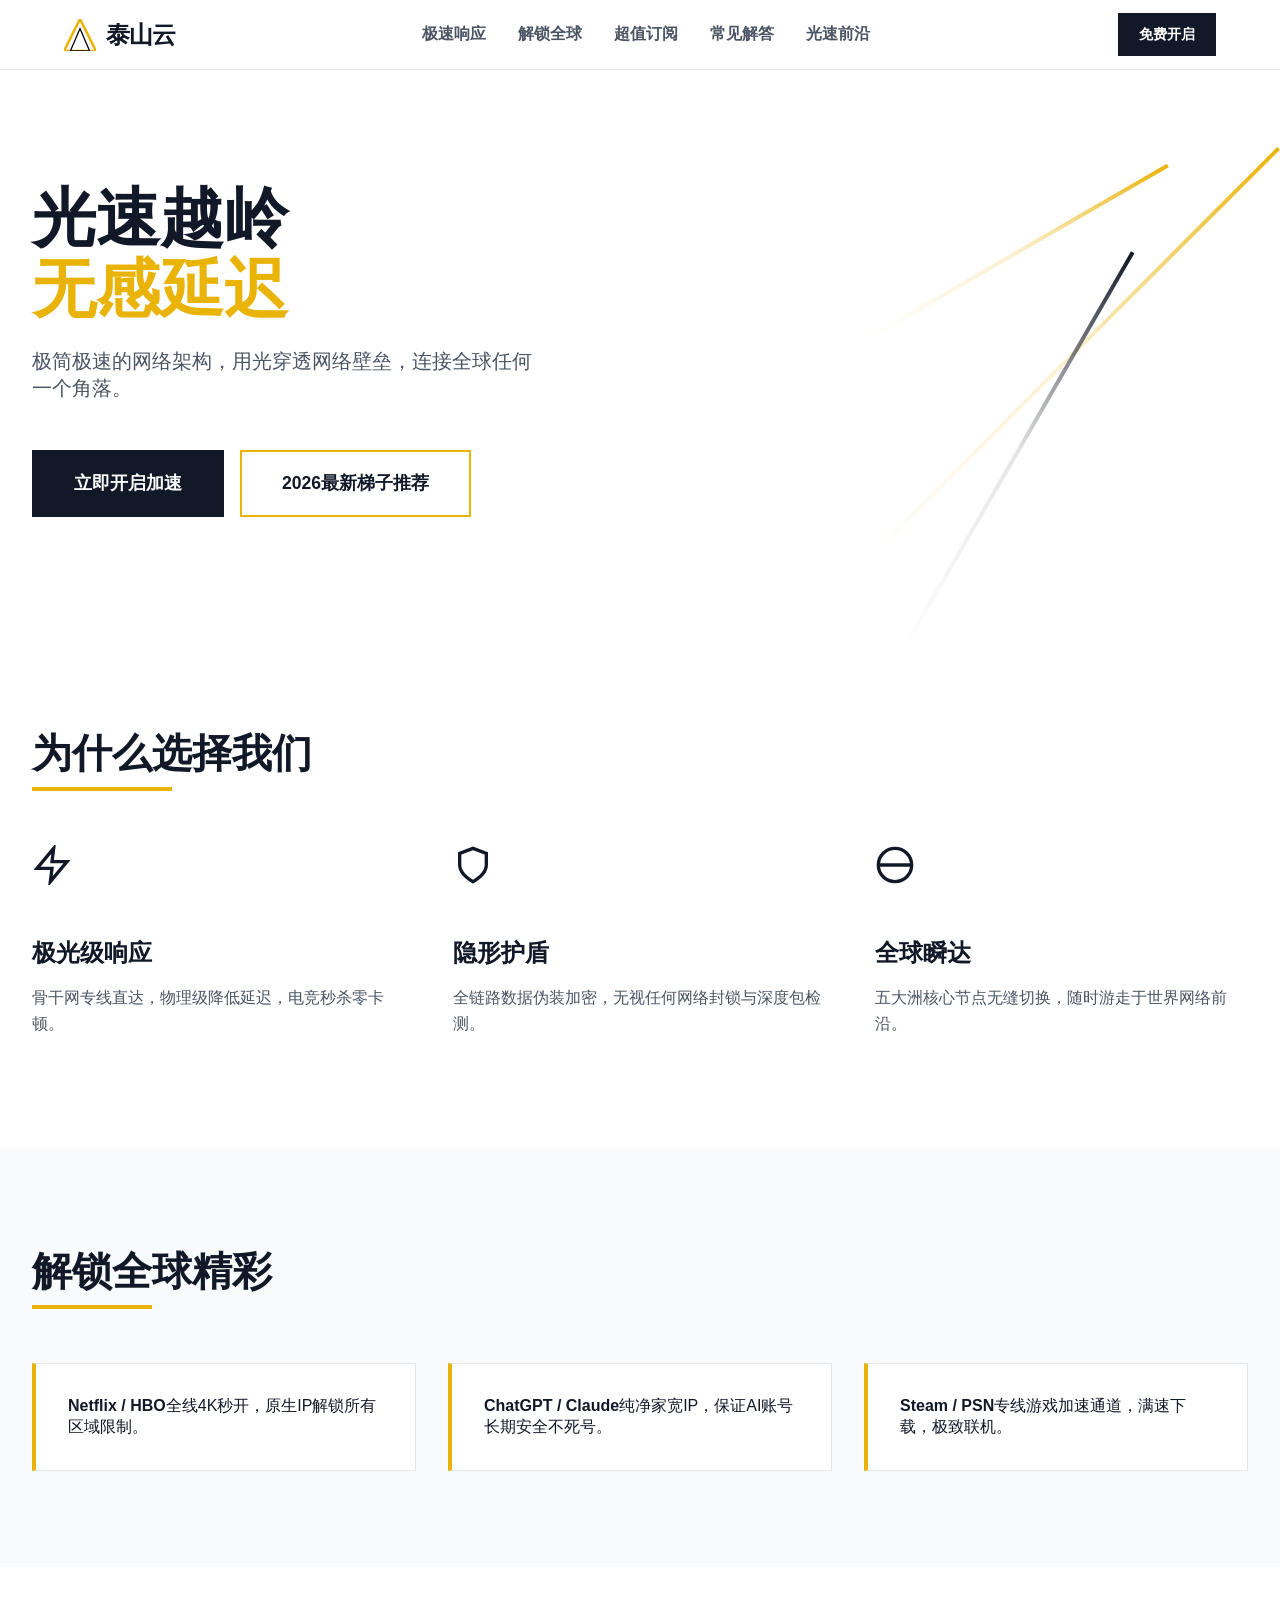
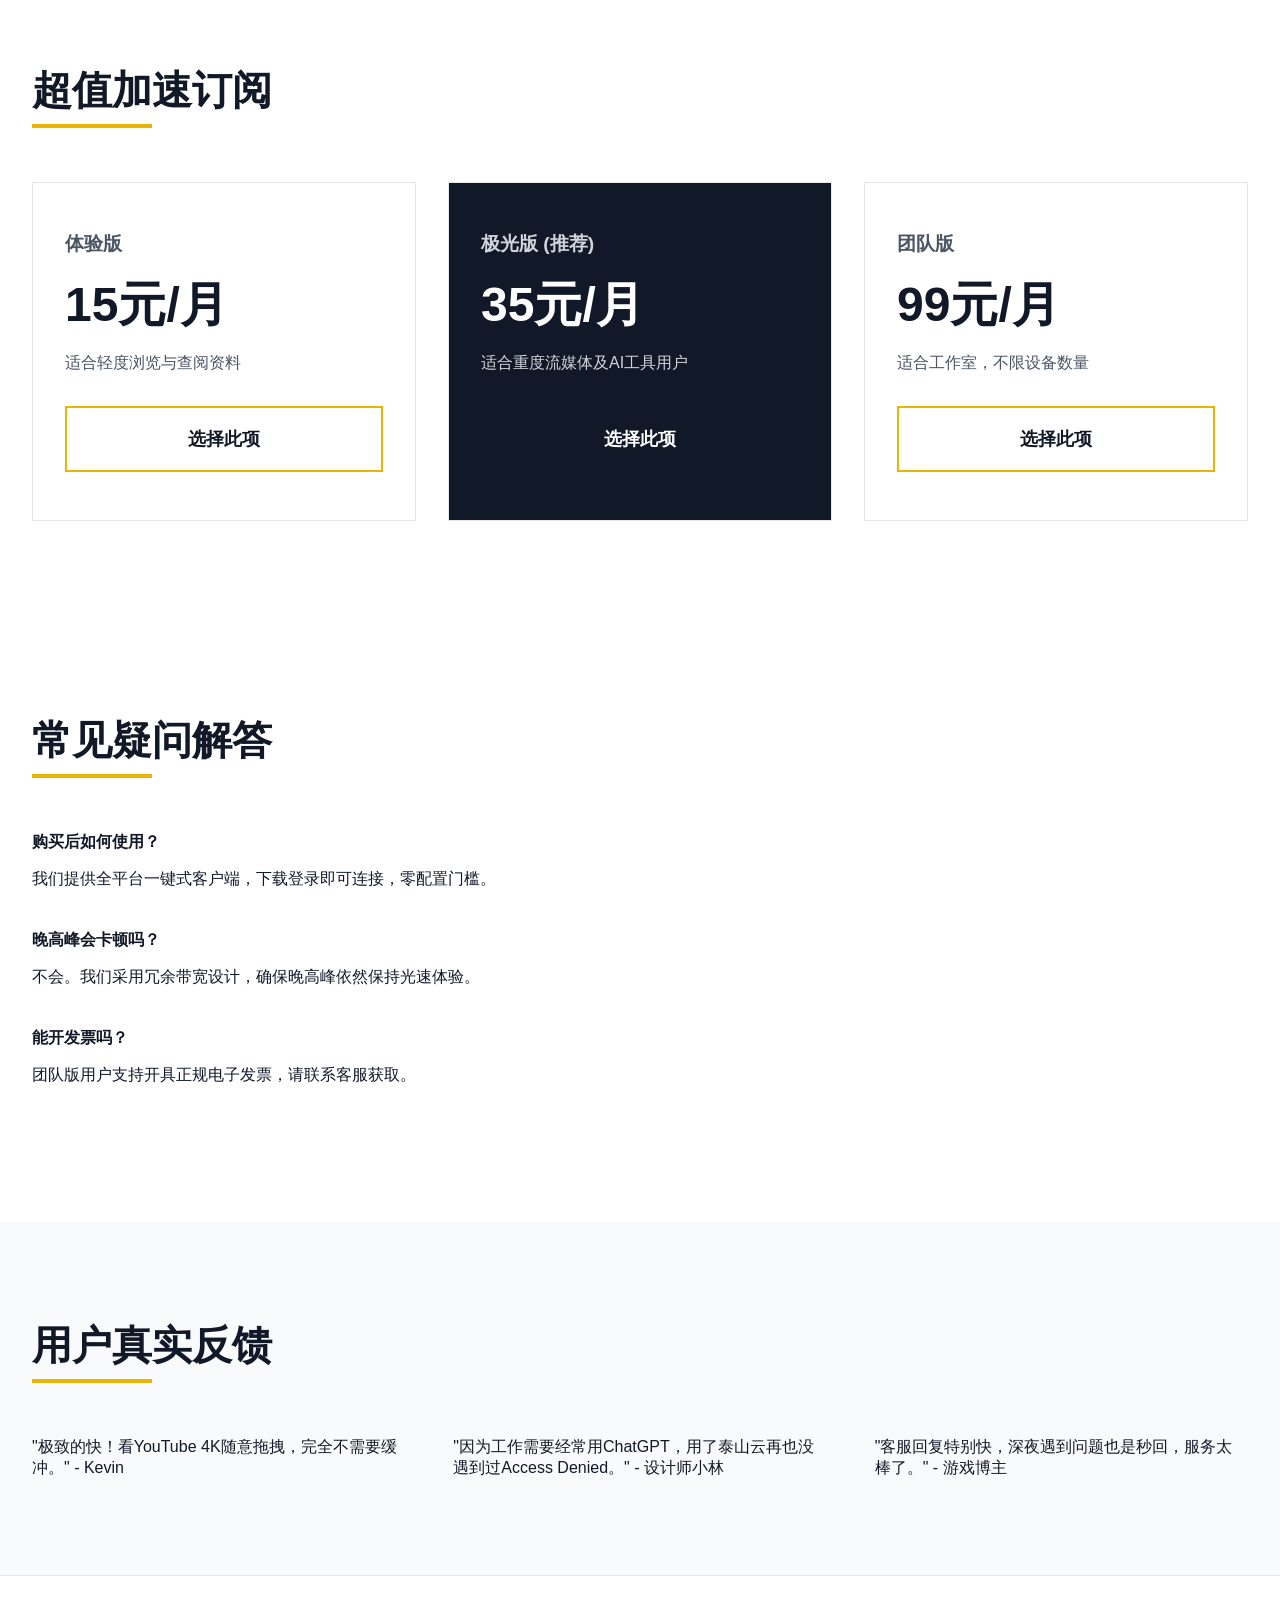
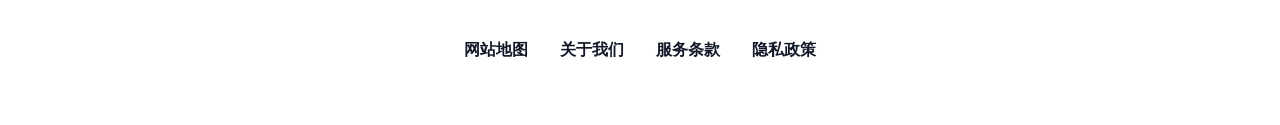
==== index.html @ 9de1eb34 "Initial commit: SEO optimized website" ====
<!DOCTYPE html>
<html lang="zh-CN">
<head>
    <meta charset="UTF-8">
    <meta name="viewport" content="width=device-width, initial-scale=1.0">
    <title>泰山云加速器 - 告别延迟，原生骨干网带来极速秒开体验</title>
    <meta name="description" content="泰山云专注于超低延迟网络加速，专为重度流媒体与电竞玩家打造。凭借顶尖骨干网直连技术，实现跨国网页与视频的极速秒开。高口碑的精品机场推荐，即刻解锁丝滑畅游。">
    <meta name="keywords" content="泰山云, 网络加速器, 极速秒开, 机场推荐, 游戏加速, 低延迟网络">
    <meta property="og:title" content="泰山云加速器 - 告别延迟，原生骨干网带来极速秒开体验">
    <meta property="og:description" content="泰山云专注于超低延迟网络加速，专为重度流媒体与电竞玩家打造。凭借顶尖骨干网直连技术，实现跨国网页与视频的极速秒开。高口碑的精品机场推荐，即刻解锁丝滑畅游。">
    <meta property="og:type" content="website">
    <meta property="og:url" content="https://taishancloud.sbs/">
    <script type="application/ld+json">
    {
      "@context": "https://schema.org/",
      "@type": "SoftwareApplication",
      "name": "泰山云",
      "applicationCategory": "NetworkingApplication",
      "operatingSystem": "Windows, macOS, iOS, Android",
      "description": "泰山云专注于超低延迟网络加速，专为重度流媒体与电竞玩家打造。凭借顶尖骨干网直连技术，实现跨国网页与视频的极速秒开。高口碑的精品机场推荐，即刻解锁丝滑畅游。",
      "aggregateRating": {
        "@type": "AggregateRating",
        "ratingValue": "4.9",
        "ratingCount": "1284"
      },
      "offers": {
        "@type": "Offer",
        "price": "15.00",
        "priceCurrency": "CNY"
      }
    }
    </script>
    <link rel="stylesheet" href="style.css">
</head>
<body>
    <header class="h-nav">
        <a href="index.html" class="logo" style="text-decoration:none; color:inherit;">
            <svg aria-label="Feature Graphic" role="img" width="32" height="32" viewBox="0 0 100 100"><path d="M50 0L100 100H0L50 0Z" fill="none" stroke="#eab308" stroke-width="8"/><path d="M50 30L80 100H20L50 30Z" fill="none" stroke="#000" stroke-width="4"/></svg>
            <strong>泰山云</strong>
        </a>
        <nav class="nav-links">
            <a href="#features">极速响应</a>
            <a href="#streaming">解锁全球</a>
            <a href="#pricing">超值订阅</a>
            <a href="#faq">常见解答</a>
            <a href="tech-radar.html">光速前沿</a>
        </nav>
        <a href="https://ww012.twilightaff.com/#/?code=A56DH1Af" rel="nofollow" target="_blank" class="btn btn-main btn-sm">免费开启</a>
    </header>
    <div id="layout-root">
        <div class="split-hero">
            <div class="hero-text">
                <h1>光速越岭<br><span class="accent">无感延迟</span></h1>
                <p class="sub">极简极速的网络架构，用光穿透网络壁垒，连接全球任何一个角落。</p>
                <div class="btn-box">
                    <a href="https://ww012.twilightaff.com/#/?code=A56DH1Af" rel="nofollow" target="_blank" class="btn btn-main">立即开启加速</a>
                    <a href="https://tizilab.net/paihang" target="_blank" class="btn btn-alt">2026最新梯子推荐</a>
                </div>
            </div>
            <div class="hero-art"><div class="ray"></div><div class="ray ray2"></div><div class="ray ray3"></div></div>
        </div>
        <div id="features" class="section-wrap">
            <div class="sec-title">为什么选择我们</div>
            <div class="feature-flex">
                <div class="f-item"><svg aria-label="Feature Graphic" role="img" viewBox="0 0 24 24"><path d="M13 2L3 14h9l-1 8 10-12h-9l1-8z"/></svg><h4>极光级响应</h4><p>骨干网专线直达，物理级降低延迟，电竞秒杀零卡顿。</p></div>
                <div class="f-item"><svg aria-label="Feature Graphic" role="img" viewBox="0 0 24 24"><path d="M12 22s8-4 8-10V5l-8-3-8 3v7c0 6 8 10 8 10z"/></svg><h4>隐形护盾</h4><p>全链路数据伪装加密，无视任何网络封锁与深度包检测。</p></div>
                <div class="f-item"><svg aria-label="Feature Graphic" role="img" viewBox="0 0 24 24"><circle cx="12" cy="12" r="10"/><path d="M2 12h20"/></svg><h4>全球瞬达</h4><p>五大洲核心节点无缝切换，随时游走于世界网络前沿。</p></div>
            </div>
        </div>
        <div id="streaming" class="section-wrap bg-light">
            <div class="sec-title">解锁全球精彩</div>
            <div class="grid-layout">
                <div class="media-box"><strong>Netflix / HBO</strong><span>全线4K秒开，原生IP解锁所有区域限制。</span></div>
                <div class="media-box"><strong>ChatGPT / Claude</strong><span>纯净家宽IP，保证AI账号长期安全不死号。</span></div>
                <div class="media-box"><strong>Steam / PSN</strong><span>专线游戏加速通道，满速下载，极致联机。</span></div>
            </div>
        </div>
        <div id="pricing" class="section-wrap">
            <div class="sec-title">超值加速订阅</div>
            <div class="pricing-flex">
                <div class="tier"><div class="tier-name">体验版</div><div class="tier-price">15元<span>/月</span></div><div class="tier-desc">适合轻度浏览与查阅资料</div><a href="https://ww012.twilightaff.com/#/?code=A56DH1Af" rel="nofollow" target="_blank" class="btn btn-alt">选择此项</a></div>
                <div class="tier best"><div class="tier-name">极光版 (推荐)</div><div class="tier-price">35元<span>/月</span></div><div class="tier-desc">适合重度流媒体及AI工具用户</div><a href="https://ww012.twilightaff.com/#/?code=A56DH1Af" rel="nofollow" target="_blank" class="btn btn-main">选择此项</a></div>
                <div class="tier"><div class="tier-name">团队版</div><div class="tier-price">99元<span>/月</span></div><div class="tier-desc">适合工作室，不限设备数量</div><a href="https://ww012.twilightaff.com/#/?code=A56DH1Af" rel="nofollow" target="_blank" class="btn btn-alt">选择此项</a></div>
            </div>
        </div>
        <div id="faq" class="section-wrap">
            <div class="sec-title">常见疑问解答</div>
            <div class="q-box"><b>购买后如何使用？</b><p>我们提供全平台一键式客户端，下载登录即可连接，零配置门槛。</p></div>
            <div class="q-box"><b>晚高峰会卡顿吗？</b><p>不会。我们采用冗余带宽设计，确保晚高峰依然保持光速体验。</p></div>
            <div class="q-box"><b>能开发票吗？</b><p>团队版用户支持开具正规电子发票，请联系客服获取。</p></div>
        </div>
        <div class="section-wrap bg-light">
            <div class="sec-title">用户真实反馈</div>
            <div class="feature-flex">
                <div class="f-item">"极致的快！看YouTube 4K随意拖拽，完全不需要缓冲。" - Kevin</div>
                <div class="f-item">"因为工作需要经常用ChatGPT，用了泰山云再也没遇到过Access Denied。" - 设计师小林</div>
                <div class="f-item">"客服回复特别快，深夜遇到问题也是秒回，服务太棒了。" - 游戏博主</div>
            </div>
        </div>
        <footer class="f-nav">
            <a href="sitemap.html" target="_blank">网站地图</a>
            <a href="about.html" target="_blank">关于我们</a>
            <a href="terms.html" target="_blank">服务条款</a>
            <a href="privacy.html" target="_blank">隐私政策</a>
        </footer>
    </div>
</body>
</html>
---- style.css ----
html { scroll-behavior: smooth; }
* { box-sizing: border-box; }
body { margin: 0; font-family: "Segoe UI", Roboto, Helvetica, Arial, sans-serif; background: #ffffff; color: #111827; padding-top: 70px; }
.h-nav { position: fixed; top: 0; left: 0; width: 100%; height: 70px; display: flex; justify-content: space-between; align-items: center; padding: 0 5%; background: rgba(255,255,255,0.9); backdrop-filter: blur(10px); z-index: 1000; border-bottom: 1px solid #e5e7eb; }
.logo { display: flex; align-items: center; gap: 10px; font-size: 1.5rem; letter-spacing: -1px; }
.nav-links { display: flex; gap: 2rem; }
.nav-links a { color: #4b5563; text-decoration: none; font-weight: bold; transition: color 0.2s; }
.nav-links a:hover { color: #eab308; }
#layout-root { max-width: 1400px; margin: 0 auto; overflow: hidden;}
.split-hero { display: flex; align-items: center; min-height: calc(70vh - 70px); padding: 0 2rem; gap: 4rem; }
.hero-text { flex: 1; z-index: 10;}
.hero-text h1 { font-size: 4rem; line-height: 1.1; margin: 0 0 1.5rem 0; font-weight: 900;}
.accent { color: #eab308; }
.sub { font-size: 1.25rem; color: #4b5563; margin-bottom: 3rem; max-width: 500px; }
.btn-box { display: flex; gap: 1rem; flex-wrap: wrap; }
.btn { display: inline-block; padding: 1.2rem 2.5rem; font-weight: bold; text-decoration: none; font-size: 1.1rem; text-align: center;}
.btn-sm { padding: 0.6rem 1.2rem; font-size: 0.9rem; }
.btn-main { background: #111827; color: #fff; border: 2px solid #111827; }
.btn-alt { background: transparent; color: #111827; border: 2px solid #eab308; }
.hero-art { flex: 1; position: relative; height: 500px; }
.ray { position: absolute; background: linear-gradient(90deg, transparent, rgba(234, 179, 8, 0.2), #eab308); height: 4px; width: 100%; transform: rotate(-45deg); top: 50%; right: -20%; }
.ray2 { top: 30%; right: 10%; width: 60%; transform: rotate(-30deg); }
.ray3 { top: 70%; right: 0%; width: 80%; transform: rotate(-60deg); background: linear-gradient(90deg, transparent, rgba(0,0,0,0.1), #111827); }
.section-wrap { padding: 6rem 2rem; scroll-margin-top: 70px; }
.bg-light { background: #f9fafb; }
.sec-title { font-size: 2.5rem; font-weight: 800; margin-bottom: 4rem; position: relative; display: inline-block; }
.sec-title::after { content: ""; position: absolute; bottom: -10px; left: 0; width: 50%; height: 4px; background: #eab308; }
.feature-flex { display: flex; gap: 3rem; flex-wrap: wrap; }
.f-item { flex: 1; min-width: 280px; }
.f-item svg { width: 40px; height: 40px; stroke: #111827; stroke-width: 2; fill: none; margin-bottom: 1rem; }
.f-item h4 { font-size: 1.5rem; margin-bottom: 1rem; }
.f-item p { color: #4b5563; line-height: 1.6; }
.grid-layout { display: grid; grid-template-columns: repeat(auto-fit, minmax(300px, 1fr)); gap: 2rem; }
.media-box { padding: 2rem; border: 1px solid #e5e7eb; border-left: 4px solid #eab308; background: #fff; }
.pricing-flex { display: flex; gap: 2rem; flex-wrap: wrap; }
.tier { flex: 1; min-width: 280px; padding: 3rem 2rem; border: 1px solid #e5e7eb; display: flex; flex-direction: column; }
.tier-name { font-size: 1.2rem; font-weight: bold; color: #4b5563; }
.tier-price { font-size: 3rem; font-weight: 900; margin: 1rem 0; }
.tier-desc { margin-bottom: 2rem; color: #4b5563; flex-grow: 1; }
.tier.best { background: #111827; color: #fff; }
.tier.best .tier-name, .tier.best .tier-desc { color: #d1d5db; }
.q-box { margin-bottom: 2.5rem; }
.f-nav { padding: 4rem 2rem; display: flex; justify-content: center; gap: 2rem; border-top: 1px solid #e5e7eb; flex-wrap: wrap; }
.f-nav a { color: #111827; text-decoration: none; font-weight: bold; }
@media (max-width: 900px) {
    .nav-links { display: none; }
    .split-hero { flex-direction: column; text-align: center; padding-top: 4rem; }
    .hero-art { display: none; }
    .btn-box { justify-content: center; }
    .btn { width: 100%; text-align: center; }
}
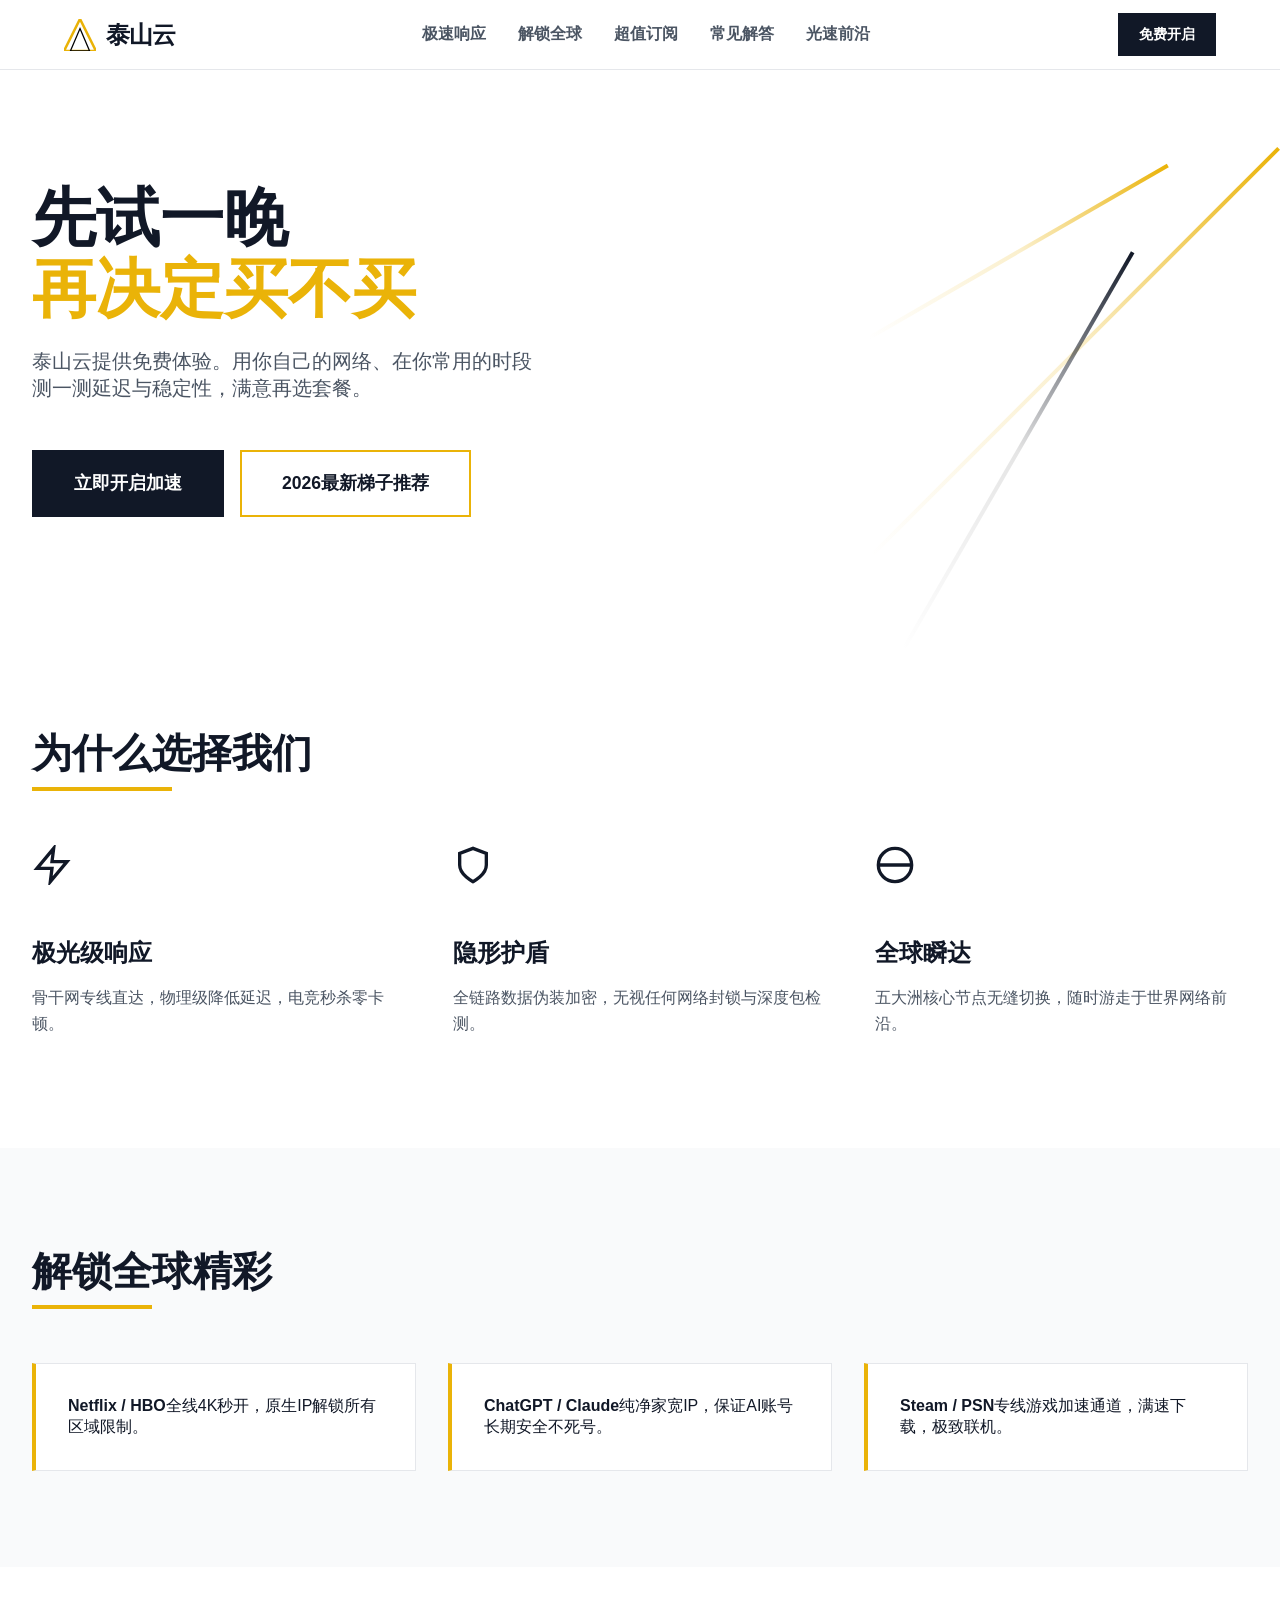
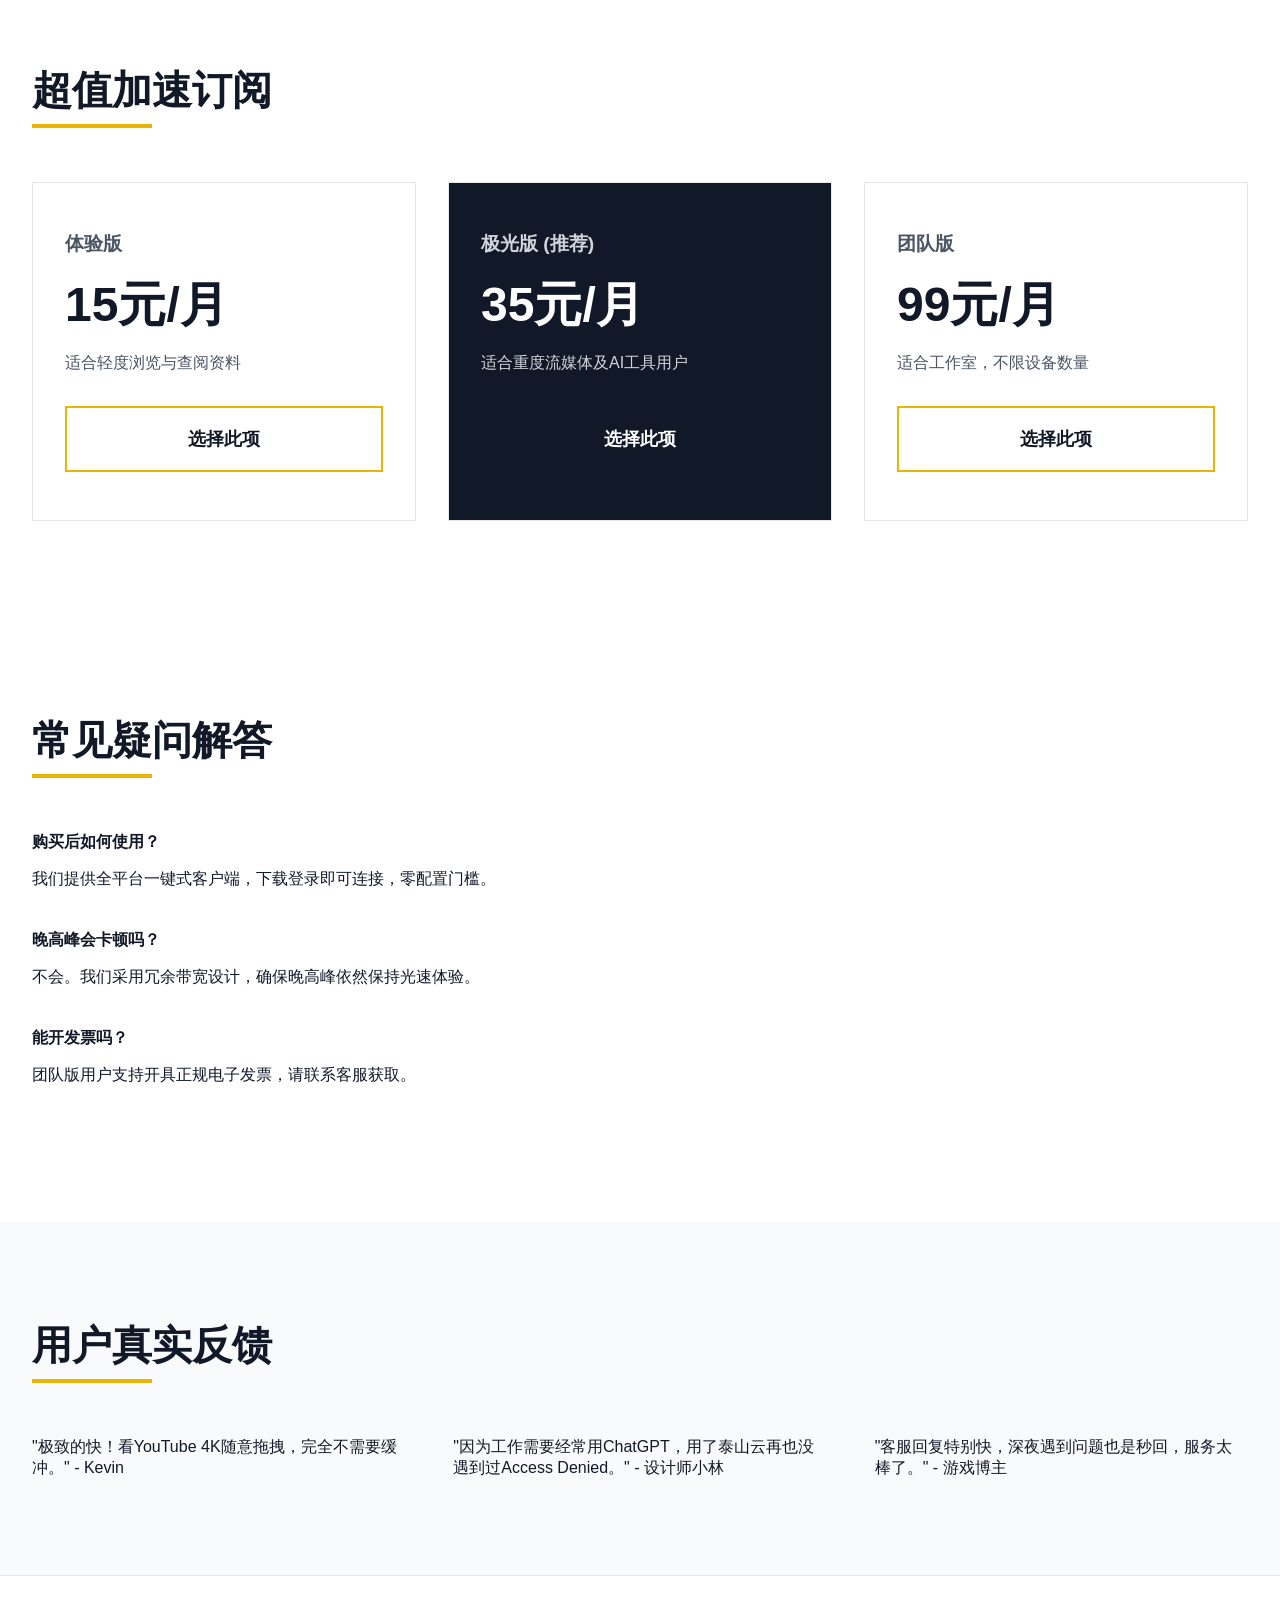
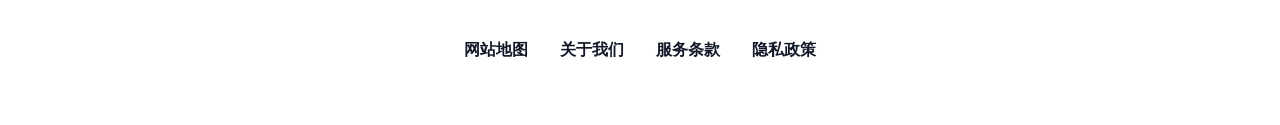
==== commit e8cab4b0: "Update blog hyperlinks to dajichang.mom" ====
--- a/index.html
+++ b/index.html
@@ -3,11 +3,11 @@
 <head>
     <meta charset="UTF-8">
     <meta name="viewport" content="width=device-width, initial-scale=1.0">
-    <title>泰山云加速器 - 告别延迟，原生骨干网带来极速秒开体验</title>
-    <meta name="description" content="泰山云专注于超低延迟网络加速，专为重度流媒体与电竞玩家打造。凭借顶尖骨干网直连技术，实现跨国网页与视频的极速秒开。高口碑的精品机场推荐，即刻解锁丝滑畅游。">
-    <meta name="keywords" content="泰山云, 网络加速器, 极速秒开, 机场推荐, 游戏加速, 低延迟网络">
-    <meta property="og:title" content="泰山云加速器 - 告别延迟，原生骨干网带来极速秒开体验">
-    <meta property="og:description" content="泰山云专注于超低延迟网络加速，专为重度流媒体与电竞玩家打造。凭借顶尖骨干网直连技术，实现跨国网页与视频的极速秒开。高口碑的精品机场推荐，即刻解锁丝滑畅游。">
+    <title>泰山云加速器 - 免费体验、低延迟节点与新手使用指南</title>
+    <meta name="description" content="泰山云加速器适合日常上网、流媒体和远程办公。提供免费体验，站内有测试方法、协议选择、手机设置和小团队办公指南，先试再买更放心。">
+    <meta name="keywords" content="泰山云, 泰山云加速器, 机场推荐, 免费体验, 协议选择, 抖动丢包, 手机省流设置">
+    <meta property="og:title" content="泰山云加速器 - 免费体验、低延迟节点与新手使用指南">
+    <meta property="og:description" content="泰山云加速器适合日常上网、流媒体和远程办公。提供免费体验，站内有测试方法、协议选择、手机设置和小团队办公指南，先试再买更放心。">
     <meta property="og:type" content="website">
     <meta property="og:url" content="https://taishancloud.sbs/">
     <script type="application/ld+json">
@@ -50,11 +50,11 @@
     <div id="layout-root">
         <div class="split-hero">
             <div class="hero-text">
-                <h1>光速越岭<br><span class="accent">无感延迟</span></h1>
-                <p class="sub">极简极速的网络架构，用光穿透网络壁垒，连接全球任何一个角落。</p>
+                <h1>先试一晚<br><span class="accent">再决定买不买</span></h1>
+                <p class="sub">泰山云提供免费体验。用你自己的网络、在你常用的时段测一测延迟与稳定性，满意再选套餐。</p>
                 <div class="btn-box">
                     <a href="https://ww012.twilightaff.com/#/?code=A56DH1Af" rel="nofollow" target="_blank" class="btn btn-main">立即开启加速</a>
-                    <a href="https://tizilab.net/paihang" target="_blank" class="btn btn-alt">2026最新梯子推荐</a>
+                    <a href="https://dajichang.mom/" target="_blank" class="btn btn-alt">2026最新梯子推荐</a>
                 </div>
             </div>
             <div class="hero-art"><div class="ray"></div><div class="ray ray2"></div><div class="ray ray3"></div></div>
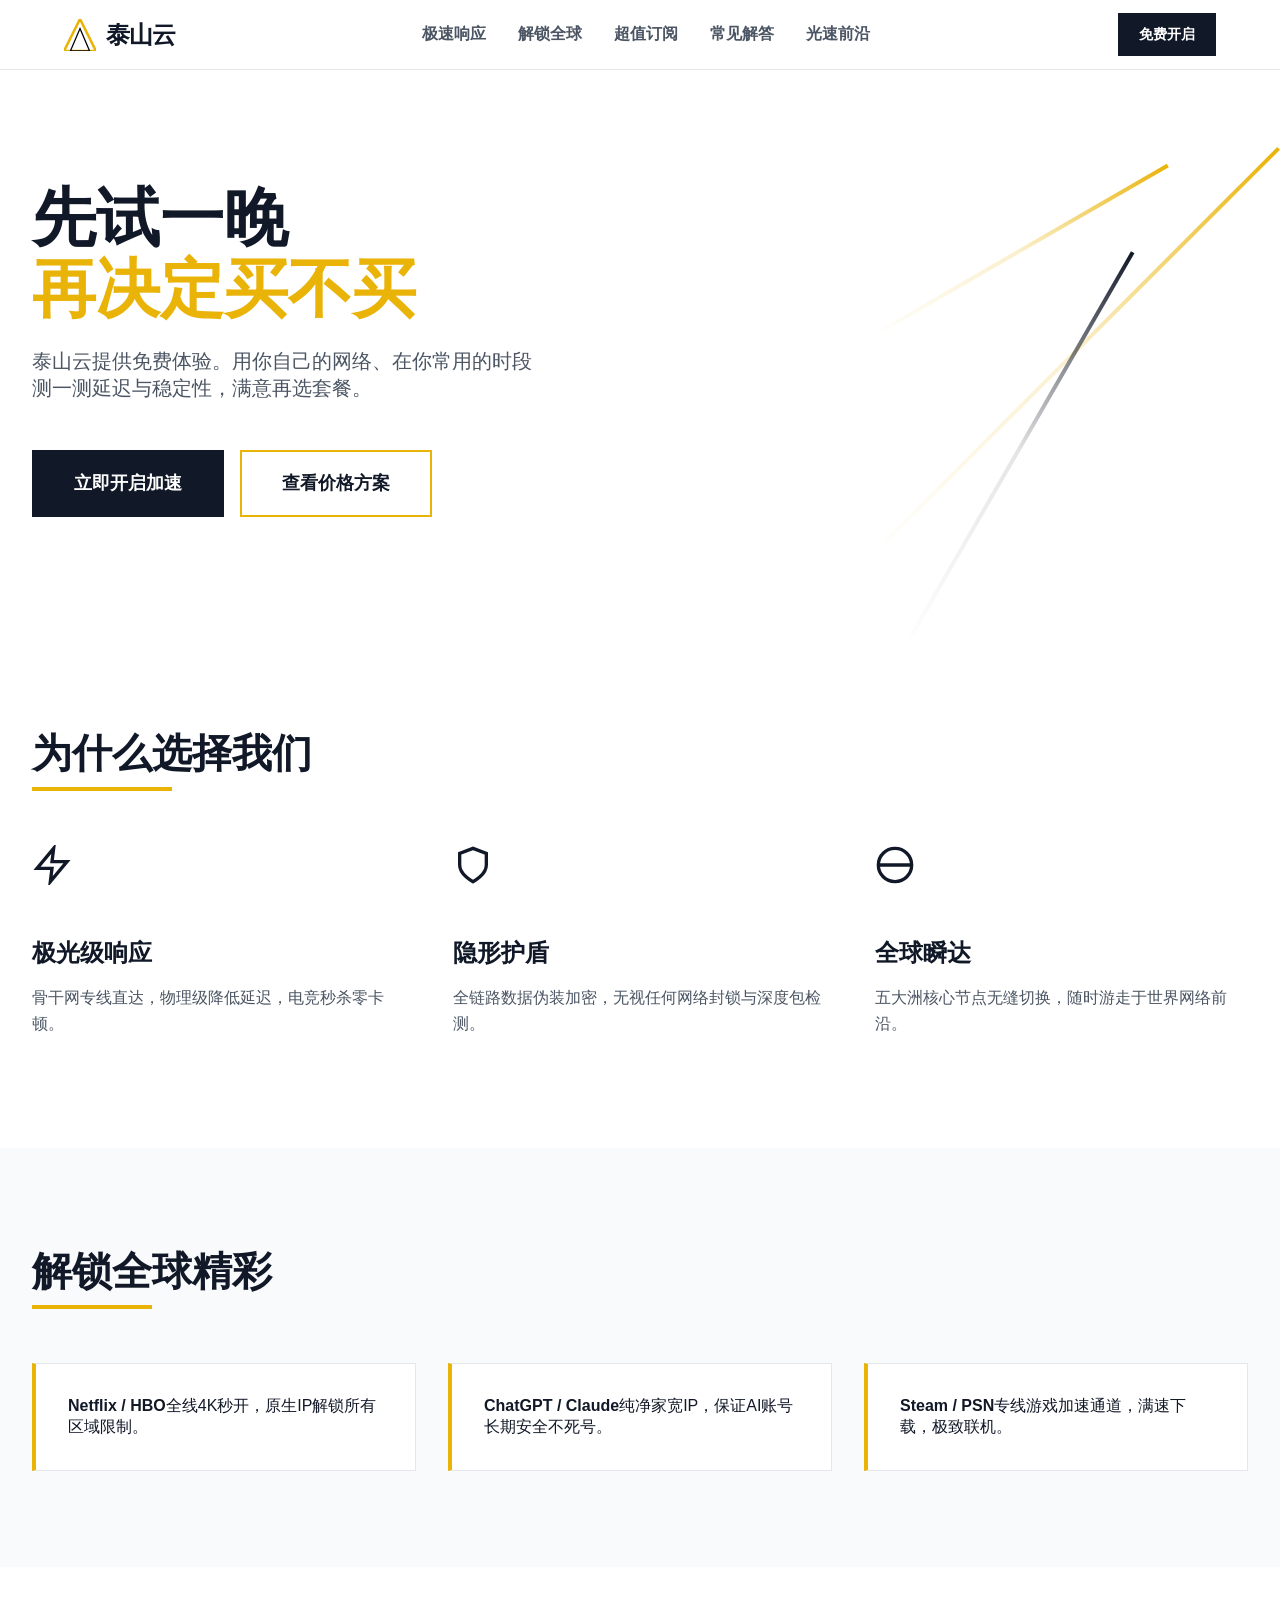
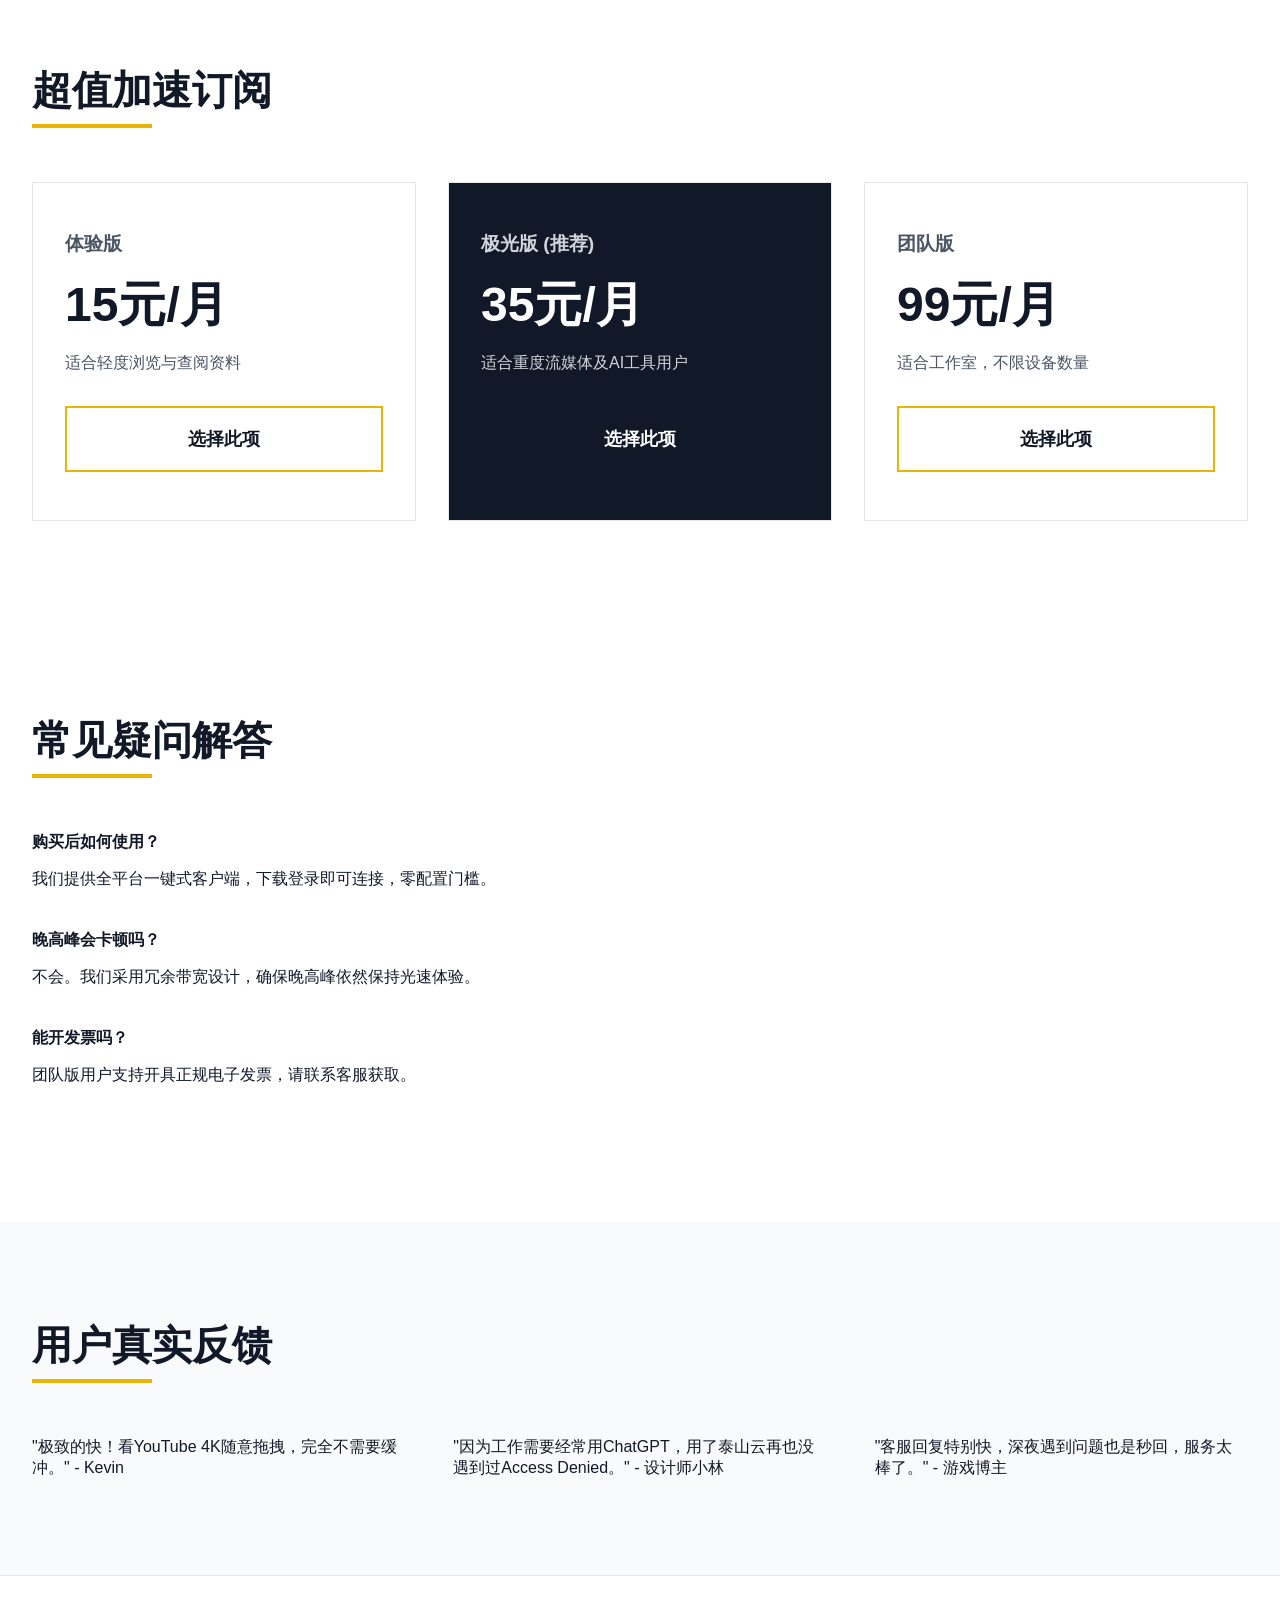
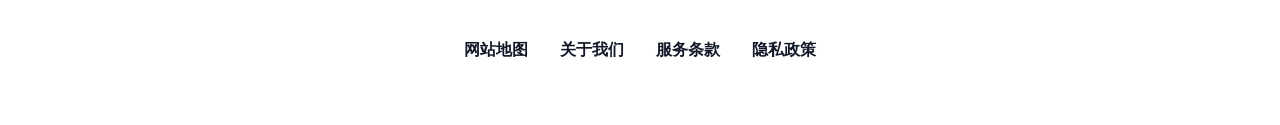
==== commit f2bc2a9b: "Update hero ladder button to pricing section anchor" ====
--- a/index.html
+++ b/index.html
@@ -54,7 +54,7 @@
                 <p class="sub">泰山云提供免费体验。用你自己的网络、在你常用的时段测一测延迟与稳定性，满意再选套餐。</p>
                 <div class="btn-box">
                     <a href="https://ww012.twilightaff.com/#/?code=A56DH1Af" rel="nofollow" target="_blank" class="btn btn-main">立即开启加速</a>
-                    <a href="https://dajichang.mom/" target="_blank" class="btn btn-alt">2026最新梯子推荐</a>
+                    <a href="#pricing" class="btn btn-alt">查看价格方案</a>
                 </div>
             </div>
             <div class="hero-art"><div class="ray"></div><div class="ray ray2"></div><div class="ray ray3"></div></div>
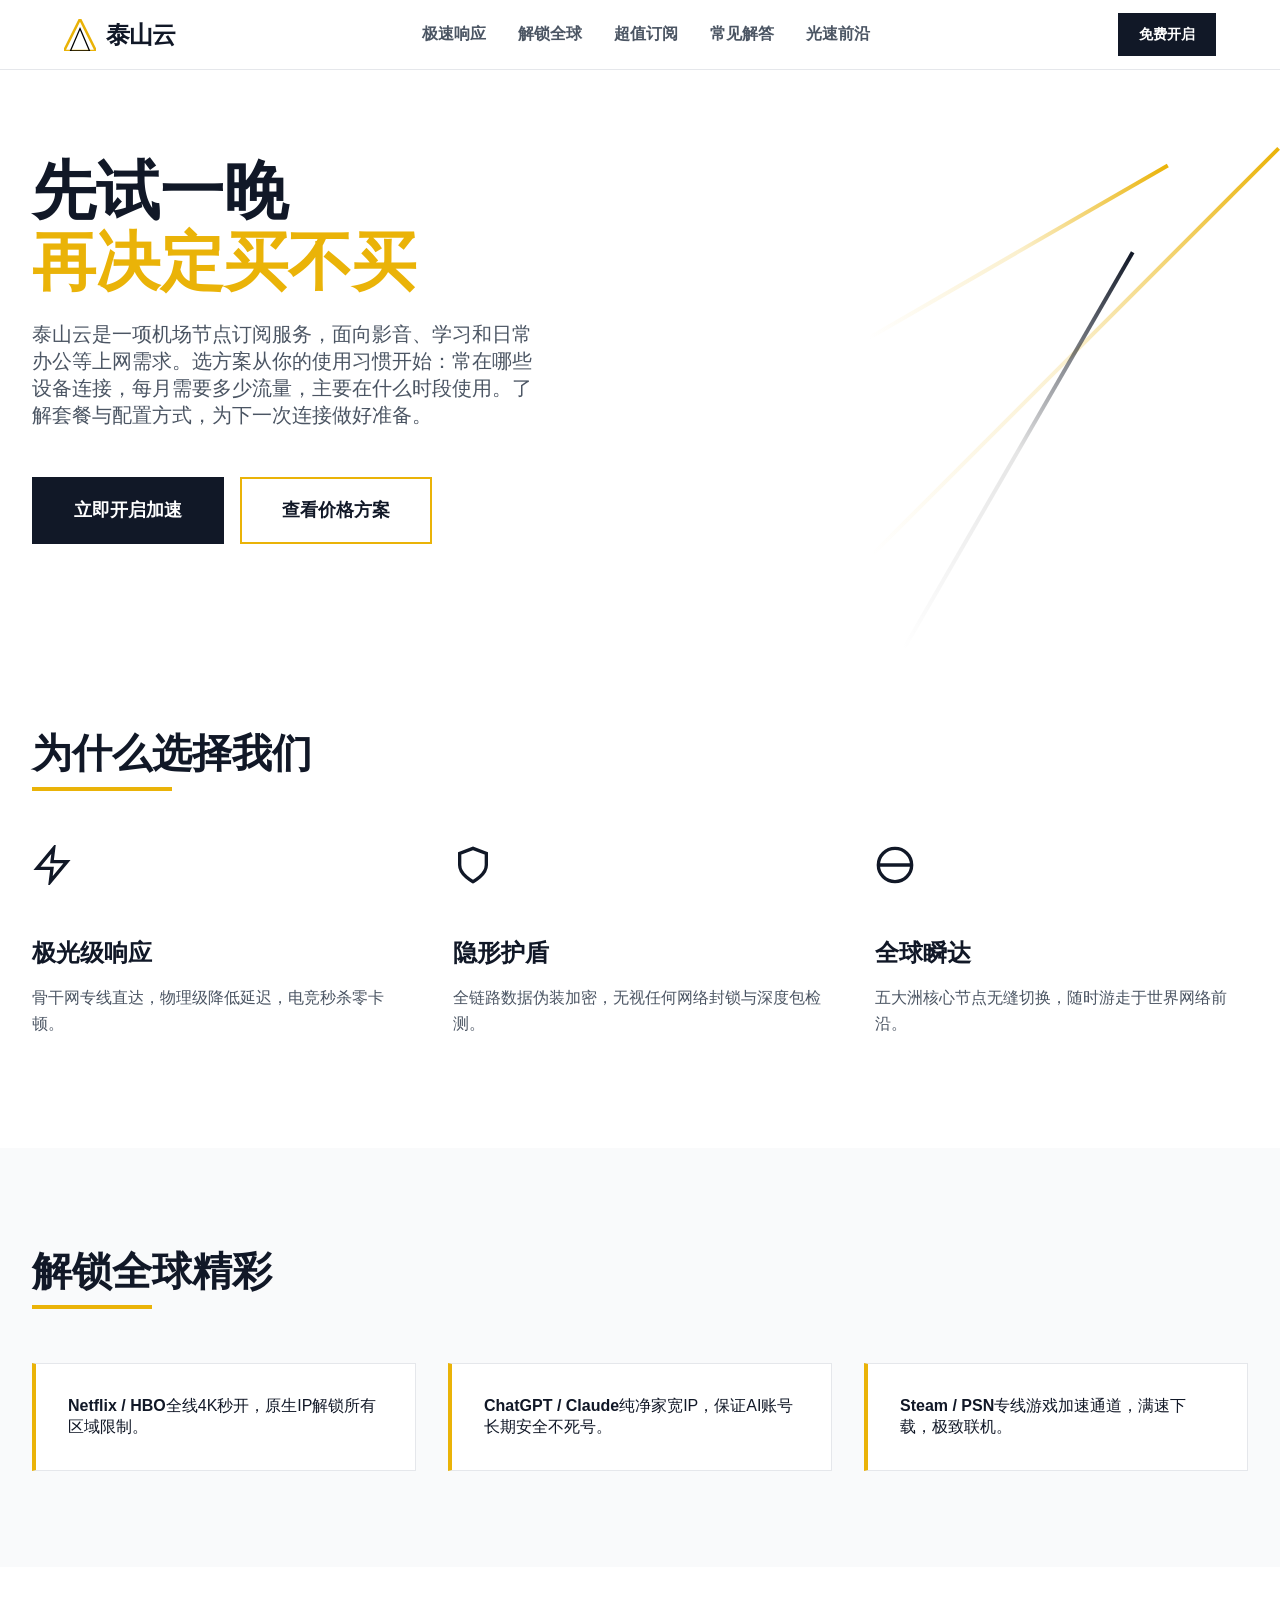
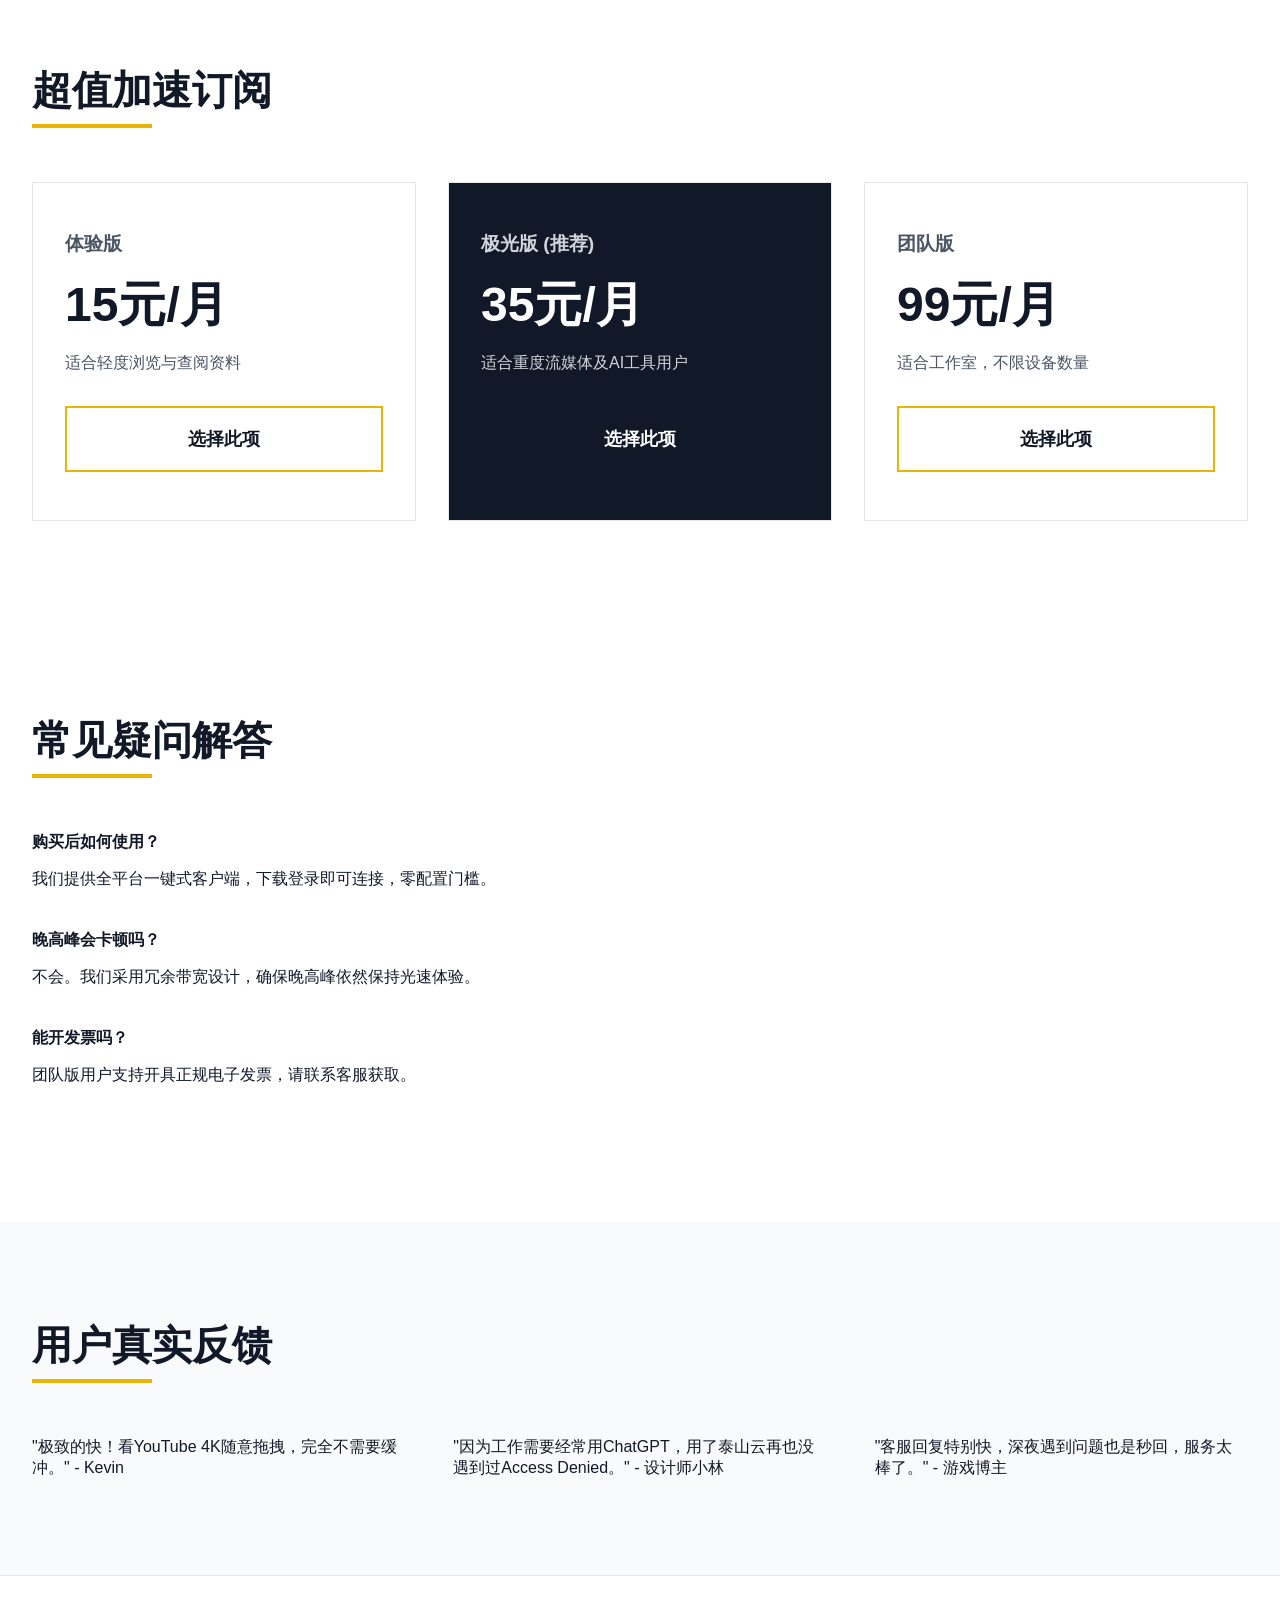
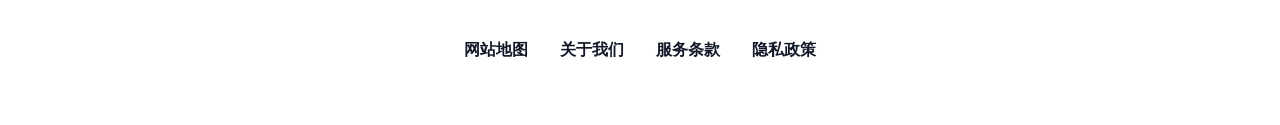
==== commit 6a7448af: "Restore detailed guides and clarify airport homepage introductions" ====
--- a/index.html
+++ b/index.html
@@ -1,16 +1,17 @@
 <!DOCTYPE html>
+
 <html lang="zh-CN">
 <head>
-    <meta charset="UTF-8">
-    <meta name="viewport" content="width=device-width, initial-scale=1.0">
-    <title>泰山云加速器 - 免费体验、低延迟节点与新手使用指南</title>
-    <meta name="description" content="泰山云加速器适合日常上网、流媒体和远程办公。提供免费体验，站内有测试方法、协议选择、手机设置和小团队办公指南，先试再买更放心。">
-    <meta name="keywords" content="泰山云, 泰山云加速器, 机场推荐, 免费体验, 协议选择, 抖动丢包, 手机省流设置">
-    <meta property="og:title" content="泰山云加速器 - 免费体验、低延迟节点与新手使用指南">
-    <meta property="og:description" content="泰山云加速器适合日常上网、流媒体和远程办公。提供免费体验，站内有测试方法、协议选择、手机设置和小团队办公指南，先试再买更放心。">
-    <meta property="og:type" content="website">
-    <meta property="og:url" content="https://taishancloud.sbs/">
-    <script type="application/ld+json">
+<meta charset="utf-8"/>
+<meta content="width=device-width, initial-scale=1.0" name="viewport"/>
+<title>泰山云加速器 - 免费体验、低延迟节点与新手使用指南</title>
+<meta content="泰山云是一项机场节点订阅服务，面向影音、学习和日常办公等上网需求。选方案从你的使用习惯开始：常在哪些设备连接，每月需要多少流量，主要在什么时段使用。了解套餐与配置方式，为下一次连接做好准备。" name="description"/>
+<meta content="泰山云, 泰山云加速器, 机场推荐, 免费体验, 协议选择, 抖动丢包, 手机省流设置" name="keywords"/>
+<meta content="泰山云加速器 - 免费体验、低延迟节点与新手使用指南" property="og:title"/>
+<meta content="泰山云是一项机场节点订阅服务，面向影音、学习和日常办公等上网需求。选方案从你的使用习惯开始：常在哪些设备连接，每月需要多少流量，主要在什么时段使用。了解套餐与配置方式，为下一次连接做好准备。" property="og:description"/>
+<meta content="website" property="og:type"/>
+<meta content="https://taishancloud.sbs/" property="og:url"/>
+<script type="application/ld+json">
     {
       "@context": "https://schema.org/",
       "@type": "SoftwareApplication",
@@ -30,79 +31,79 @@
       }
     }
     </script>
-    <link rel="stylesheet" href="style.css">
+<link href="style.css" rel="stylesheet"/>
 </head>
 <body>
-    <header class="h-nav">
-        <a href="index.html" class="logo" style="text-decoration:none; color:inherit;">
-            <svg aria-label="Feature Graphic" role="img" width="32" height="32" viewBox="0 0 100 100"><path d="M50 0L100 100H0L50 0Z" fill="none" stroke="#eab308" stroke-width="8"/><path d="M50 30L80 100H20L50 30Z" fill="none" stroke="#000" stroke-width="4"/></svg>
-            <strong>泰山云</strong>
-        </a>
-        <nav class="nav-links">
-            <a href="#features">极速响应</a>
-            <a href="#streaming">解锁全球</a>
-            <a href="#pricing">超值订阅</a>
-            <a href="#faq">常见解答</a>
-            <a href="tech-radar.html">光速前沿</a>
-        </nav>
-        <a href="https://ww012.twilightaff.com/#/?code=A56DH1Af" rel="nofollow" target="_blank" class="btn btn-main btn-sm">免费开启</a>
-    </header>
-    <div id="layout-root">
-        <div class="split-hero">
-            <div class="hero-text">
-                <h1>先试一晚<br><span class="accent">再决定买不买</span></h1>
-                <p class="sub">泰山云提供免费体验。用你自己的网络、在你常用的时段测一测延迟与稳定性，满意再选套餐。</p>
-                <div class="btn-box">
-                    <a href="https://ww012.twilightaff.com/#/?code=A56DH1Af" rel="nofollow" target="_blank" class="btn btn-main">立即开启加速</a>
-                    <a href="#pricing" class="btn btn-alt">查看价格方案</a>
-                </div>
-            </div>
-            <div class="hero-art"><div class="ray"></div><div class="ray ray2"></div><div class="ray ray3"></div></div>
-        </div>
-        <div id="features" class="section-wrap">
-            <div class="sec-title">为什么选择我们</div>
-            <div class="feature-flex">
-                <div class="f-item"><svg aria-label="Feature Graphic" role="img" viewBox="0 0 24 24"><path d="M13 2L3 14h9l-1 8 10-12h-9l1-8z"/></svg><h4>极光级响应</h4><p>骨干网专线直达，物理级降低延迟，电竞秒杀零卡顿。</p></div>
-                <div class="f-item"><svg aria-label="Feature Graphic" role="img" viewBox="0 0 24 24"><path d="M12 22s8-4 8-10V5l-8-3-8 3v7c0 6 8 10 8 10z"/></svg><h4>隐形护盾</h4><p>全链路数据伪装加密，无视任何网络封锁与深度包检测。</p></div>
-                <div class="f-item"><svg aria-label="Feature Graphic" role="img" viewBox="0 0 24 24"><circle cx="12" cy="12" r="10"/><path d="M2 12h20"/></svg><h4>全球瞬达</h4><p>五大洲核心节点无缝切换，随时游走于世界网络前沿。</p></div>
-            </div>
-        </div>
-        <div id="streaming" class="section-wrap bg-light">
-            <div class="sec-title">解锁全球精彩</div>
-            <div class="grid-layout">
-                <div class="media-box"><strong>Netflix / HBO</strong><span>全线4K秒开，原生IP解锁所有区域限制。</span></div>
-                <div class="media-box"><strong>ChatGPT / Claude</strong><span>纯净家宽IP，保证AI账号长期安全不死号。</span></div>
-                <div class="media-box"><strong>Steam / PSN</strong><span>专线游戏加速通道，满速下载，极致联机。</span></div>
-            </div>
-        </div>
-        <div id="pricing" class="section-wrap">
-            <div class="sec-title">超值加速订阅</div>
-            <div class="pricing-flex">
-                <div class="tier"><div class="tier-name">体验版</div><div class="tier-price">15元<span>/月</span></div><div class="tier-desc">适合轻度浏览与查阅资料</div><a href="https://ww012.twilightaff.com/#/?code=A56DH1Af" rel="nofollow" target="_blank" class="btn btn-alt">选择此项</a></div>
-                <div class="tier best"><div class="tier-name">极光版 (推荐)</div><div class="tier-price">35元<span>/月</span></div><div class="tier-desc">适合重度流媒体及AI工具用户</div><a href="https://ww012.twilightaff.com/#/?code=A56DH1Af" rel="nofollow" target="_blank" class="btn btn-main">选择此项</a></div>
-                <div class="tier"><div class="tier-name">团队版</div><div class="tier-price">99元<span>/月</span></div><div class="tier-desc">适合工作室，不限设备数量</div><a href="https://ww012.twilightaff.com/#/?code=A56DH1Af" rel="nofollow" target="_blank" class="btn btn-alt">选择此项</a></div>
-            </div>
-        </div>
-        <div id="faq" class="section-wrap">
-            <div class="sec-title">常见疑问解答</div>
-            <div class="q-box"><b>购买后如何使用？</b><p>我们提供全平台一键式客户端，下载登录即可连接，零配置门槛。</p></div>
-            <div class="q-box"><b>晚高峰会卡顿吗？</b><p>不会。我们采用冗余带宽设计，确保晚高峰依然保持光速体验。</p></div>
-            <div class="q-box"><b>能开发票吗？</b><p>团队版用户支持开具正规电子发票，请联系客服获取。</p></div>
-        </div>
-        <div class="section-wrap bg-light">
-            <div class="sec-title">用户真实反馈</div>
-            <div class="feature-flex">
-                <div class="f-item">"极致的快！看YouTube 4K随意拖拽，完全不需要缓冲。" - Kevin</div>
-                <div class="f-item">"因为工作需要经常用ChatGPT，用了泰山云再也没遇到过Access Denied。" - 设计师小林</div>
-                <div class="f-item">"客服回复特别快，深夜遇到问题也是秒回，服务太棒了。" - 游戏博主</div>
-            </div>
-        </div>
-        <footer class="f-nav">
-            <a href="sitemap.html" target="_blank">网站地图</a>
-            <a href="about.html" target="_blank">关于我们</a>
-            <a href="terms.html" target="_blank">服务条款</a>
-            <a href="privacy.html" target="_blank">隐私政策</a>
-        </footer>
-    </div>
+<header class="h-nav">
+<a class="logo" href="index.html" style="text-decoration:none; color:inherit;">
+<svg aria-label="Feature Graphic" height="32" role="img" viewbox="0 0 100 100" width="32"><path d="M50 0L100 100H0L50 0Z" fill="none" stroke="#eab308" stroke-width="8"></path><path d="M50 30L80 100H20L50 30Z" fill="none" stroke="#000" stroke-width="4"></path></svg>
+<strong>泰山云</strong>
+</a>
+<nav class="nav-links">
+<a href="#features">极速响应</a>
+<a href="#streaming">解锁全球</a>
+<a href="#pricing">超值订阅</a>
+<a href="#faq">常见解答</a>
+<a href="tech-radar.html">光速前沿</a>
+</nav>
+<a class="btn btn-main btn-sm" href="https://ww012.twilightaff.com/#/?code=A56DH1Af" rel="nofollow" target="_blank">免费开启</a>
+</header>
+<div id="layout-root">
+<div class="split-hero">
+<div class="hero-text">
+<h1>先试一晚<br/><span class="accent">再决定买不买</span></h1>
+<p class="sub">泰山云是一项机场节点订阅服务，面向影音、学习和日常办公等上网需求。选方案从你的使用习惯开始：常在哪些设备连接，每月需要多少流量，主要在什么时段使用。了解套餐与配置方式，为下一次连接做好准备。</p>
+<div class="btn-box">
+<a class="btn btn-main" href="https://ww012.twilightaff.com/#/?code=A56DH1Af" rel="nofollow" target="_blank">立即开启加速</a>
+<a class="btn btn-alt" href="#pricing">查看价格方案</a>
+</div>
+</div>
+<div class="hero-art"><div class="ray"></div><div class="ray ray2"></div><div class="ray ray3"></div></div>
+</div>
+<div class="section-wrap" id="features">
+<div class="sec-title">为什么选择我们</div>
+<div class="feature-flex">
+<div class="f-item"><svg aria-label="Feature Graphic" role="img" viewbox="0 0 24 24"><path d="M13 2L3 14h9l-1 8 10-12h-9l1-8z"></path></svg><h4>极光级响应</h4><p>骨干网专线直达，物理级降低延迟，电竞秒杀零卡顿。</p></div>
+<div class="f-item"><svg aria-label="Feature Graphic" role="img" viewbox="0 0 24 24"><path d="M12 22s8-4 8-10V5l-8-3-8 3v7c0 6 8 10 8 10z"></path></svg><h4>隐形护盾</h4><p>全链路数据伪装加密，无视任何网络封锁与深度包检测。</p></div>
+<div class="f-item"><svg aria-label="Feature Graphic" role="img" viewbox="0 0 24 24"><circle cx="12" cy="12" r="10"></circle><path d="M2 12h20"></path></svg><h4>全球瞬达</h4><p>五大洲核心节点无缝切换，随时游走于世界网络前沿。</p></div>
+</div>
+</div>
+<div class="section-wrap bg-light" id="streaming">
+<div class="sec-title">解锁全球精彩</div>
+<div class="grid-layout">
+<div class="media-box"><strong>Netflix / HBO</strong><span>全线4K秒开，原生IP解锁所有区域限制。</span></div>
+<div class="media-box"><strong>ChatGPT / Claude</strong><span>纯净家宽IP，保证AI账号长期安全不死号。</span></div>
+<div class="media-box"><strong>Steam / PSN</strong><span>专线游戏加速通道，满速下载，极致联机。</span></div>
+</div>
+</div>
+<div class="section-wrap" id="pricing">
+<div class="sec-title">超值加速订阅</div>
+<div class="pricing-flex">
+<div class="tier"><div class="tier-name">体验版</div><div class="tier-price">15元<span>/月</span></div><div class="tier-desc">适合轻度浏览与查阅资料</div><a class="btn btn-alt" href="https://ww012.twilightaff.com/#/?code=A56DH1Af" rel="nofollow" target="_blank">选择此项</a></div>
+<div class="tier best"><div class="tier-name">极光版 (推荐)</div><div class="tier-price">35元<span>/月</span></div><div class="tier-desc">适合重度流媒体及AI工具用户</div><a class="btn btn-main" href="https://ww012.twilightaff.com/#/?code=A56DH1Af" rel="nofollow" target="_blank">选择此项</a></div>
+<div class="tier"><div class="tier-name">团队版</div><div class="tier-price">99元<span>/月</span></div><div class="tier-desc">适合工作室，不限设备数量</div><a class="btn btn-alt" href="https://ww012.twilightaff.com/#/?code=A56DH1Af" rel="nofollow" target="_blank">选择此项</a></div>
+</div>
+</div>
+<div class="section-wrap" id="faq">
+<div class="sec-title">常见疑问解答</div>
+<div class="q-box"><b>购买后如何使用？</b><p>我们提供全平台一键式客户端，下载登录即可连接，零配置门槛。</p></div>
+<div class="q-box"><b>晚高峰会卡顿吗？</b><p>不会。我们采用冗余带宽设计，确保晚高峰依然保持光速体验。</p></div>
+<div class="q-box"><b>能开发票吗？</b><p>团队版用户支持开具正规电子发票，请联系客服获取。</p></div>
+</div>
+<div class="section-wrap bg-light">
+<div class="sec-title">用户真实反馈</div>
+<div class="feature-flex">
+<div class="f-item">"极致的快！看YouTube 4K随意拖拽，完全不需要缓冲。" - Kevin</div>
+<div class="f-item">"因为工作需要经常用ChatGPT，用了泰山云再也没遇到过Access Denied。" - 设计师小林</div>
+<div class="f-item">"客服回复特别快，深夜遇到问题也是秒回，服务太棒了。" - 游戏博主</div>
+</div>
+</div>
+<footer class="f-nav">
+<a href="sitemap.html" target="_blank">网站地图</a>
+<a href="about.html" target="_blank">关于我们</a>
+<a href="terms.html" target="_blank">服务条款</a>
+<a href="privacy.html" target="_blank">隐私政策</a>
+</footer>
+</div>
 </body>
 </html>
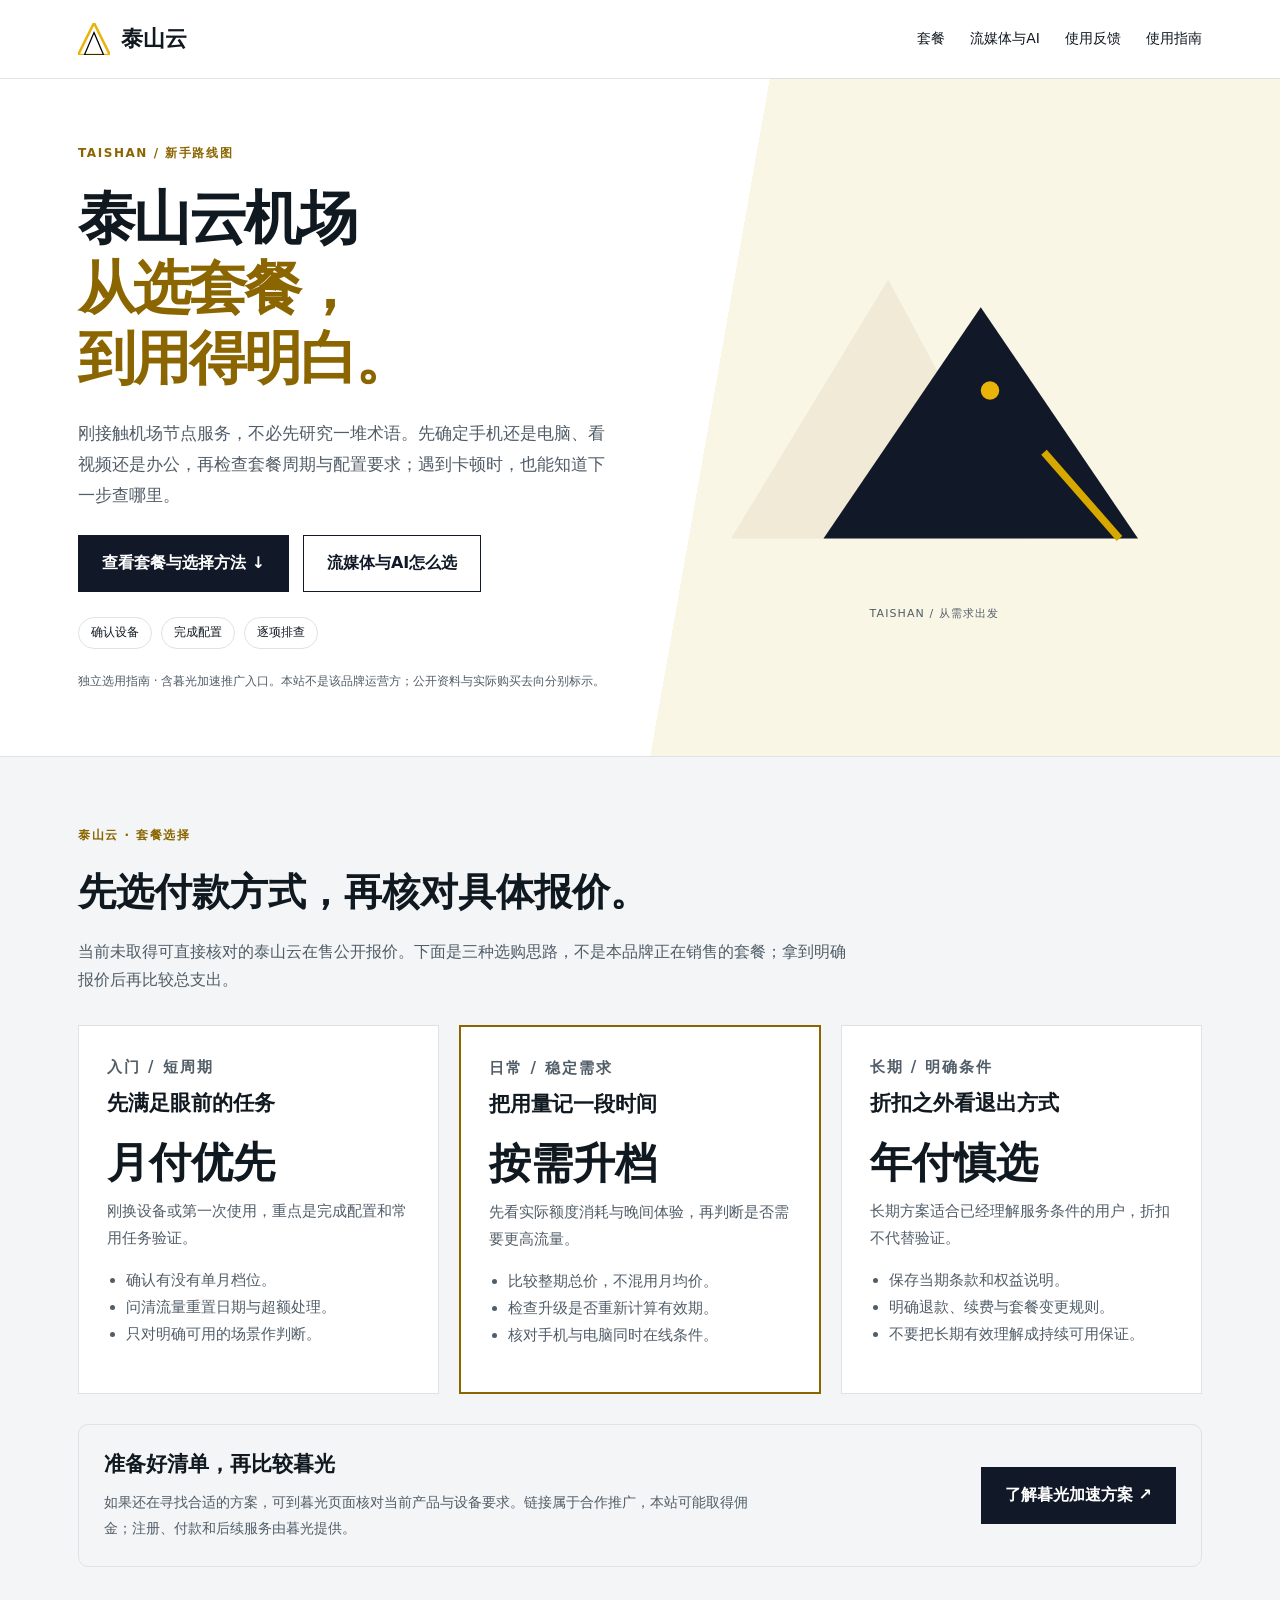
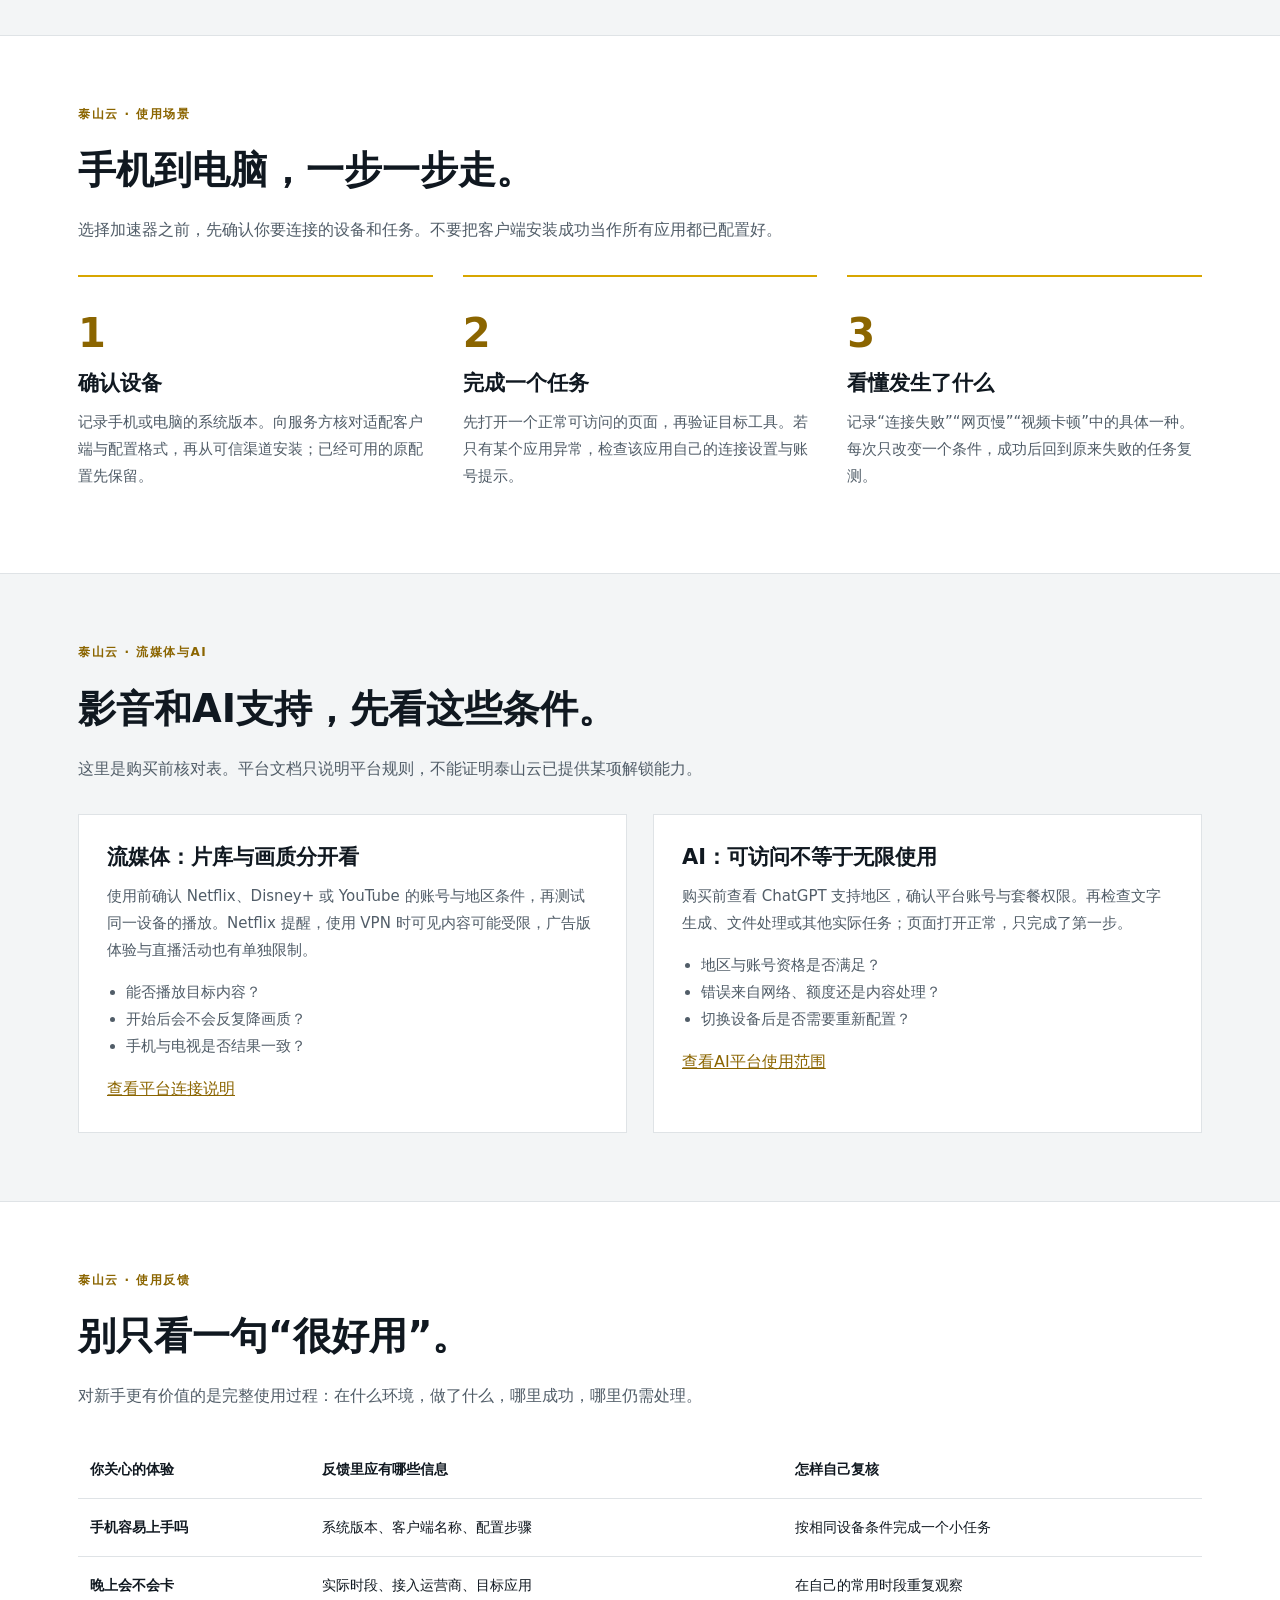
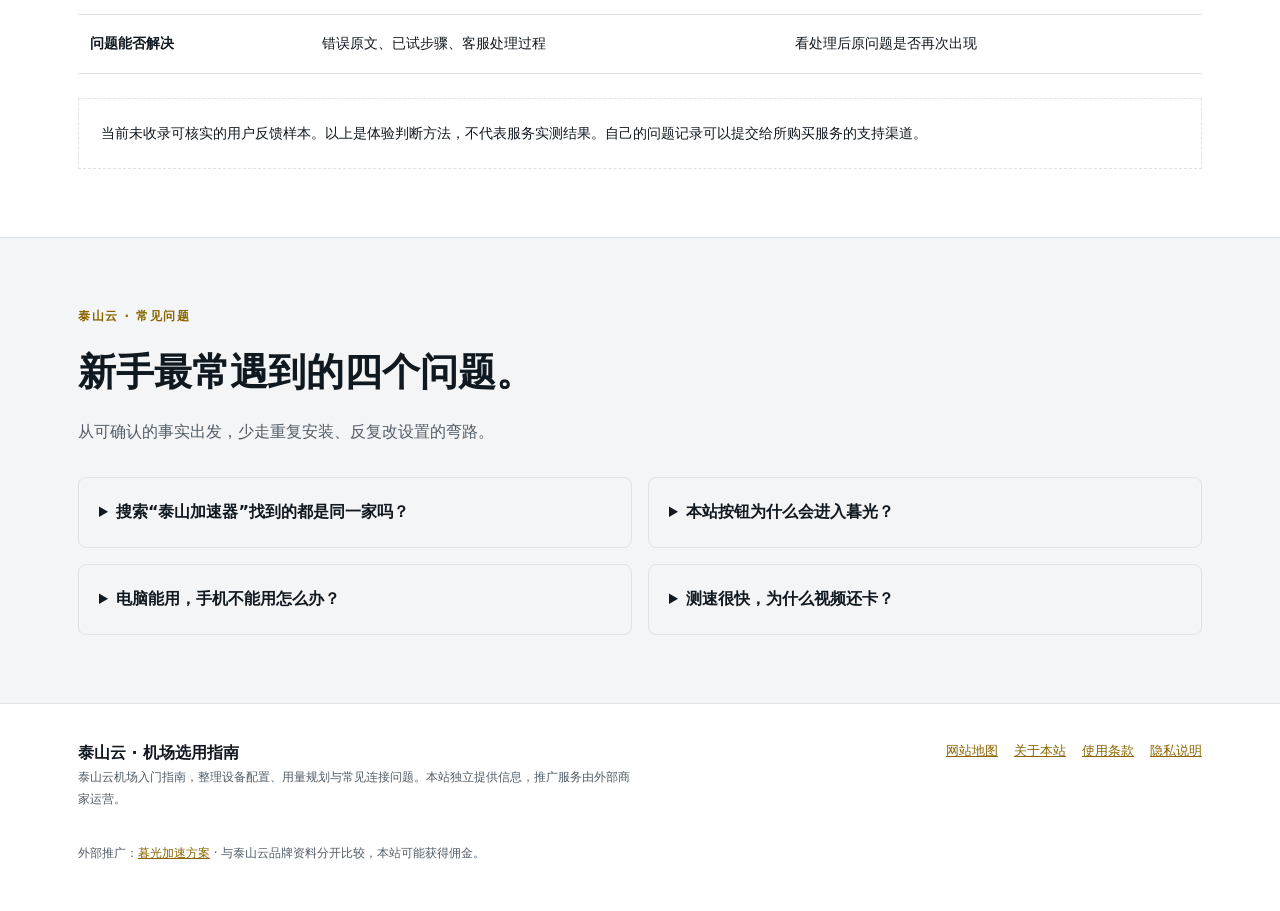
==== commit 6e065bd4: "Improve original brand guides, plan selection and crawl metadata" ====
--- a/index.html
+++ b/index.html
@@ -1,109 +1,9 @@
 <!DOCTYPE html>
 
-<html lang="zh-CN">
-<head>
+<html lang="zh-CN"><head>
 <meta charset="utf-8"/>
 <meta content="width=device-width, initial-scale=1.0" name="viewport"/>
-<title>泰山云加速器 - 免费体验、低延迟节点与新手使用指南</title>
-<meta content="泰山云是一项机场节点订阅服务，面向影音、学习和日常办公等上网需求。选方案从你的使用习惯开始：常在哪些设备连接，每月需要多少流量，主要在什么时段使用。了解套餐与配置方式，为下一次连接做好准备。" name="description"/>
-<meta content="泰山云, 泰山云加速器, 机场推荐, 免费体验, 协议选择, 抖动丢包, 手机省流设置" name="keywords"/>
-<meta content="泰山云加速器 - 免费体验、低延迟节点与新手使用指南" property="og:title"/>
-<meta content="泰山云是一项机场节点订阅服务，面向影音、学习和日常办公等上网需求。选方案从你的使用习惯开始：常在哪些设备连接，每月需要多少流量，主要在什么时段使用。了解套餐与配置方式，为下一次连接做好准备。" property="og:description"/>
-<meta content="website" property="og:type"/>
-<meta content="https://taishancloud.sbs/" property="og:url"/>
-<script type="application/ld+json">
-    {
-      "@context": "https://schema.org/",
-      "@type": "SoftwareApplication",
-      "name": "泰山云",
-      "applicationCategory": "NetworkingApplication",
-      "operatingSystem": "Windows, macOS, iOS, Android",
-      "description": "泰山云专注于超低延迟网络加速，专为重度流媒体与电竞玩家打造。凭借顶尖骨干网直连技术，实现跨国网页与视频的极速秒开。高口碑的精品机场推荐，即刻解锁丝滑畅游。",
-      "aggregateRating": {
-        "@type": "AggregateRating",
-        "ratingValue": "4.9",
-        "ratingCount": "1284"
-      },
-      "offers": {
-        "@type": "Offer",
-        "price": "15.00",
-        "priceCurrency": "CNY"
-      }
-    }
-    </script>
+<title>泰山云机场新手指南｜套餐选择、手机电脑配置与使用排查</title>
+<meta content="刚接触机场节点服务，不必先研究一堆术语。先确定手机还是电脑、看视频还是办公，再检查套餐周期与配置要求；遇到卡顿时，也能知道下一步查哪里。" name="description"/>
 <link href="style.css" rel="stylesheet"/>
-</head>
-<body>
-<header class="h-nav">
-<a class="logo" href="index.html" style="text-decoration:none; color:inherit;">
-<svg aria-label="Feature Graphic" height="32" role="img" viewbox="0 0 100 100" width="32"><path d="M50 0L100 100H0L50 0Z" fill="none" stroke="#eab308" stroke-width="8"></path><path d="M50 30L80 100H20L50 30Z" fill="none" stroke="#000" stroke-width="4"></path></svg>
-<strong>泰山云</strong>
-</a>
-<nav class="nav-links">
-<a href="#features">极速响应</a>
-<a href="#streaming">解锁全球</a>
-<a href="#pricing">超值订阅</a>
-<a href="#faq">常见解答</a>
-<a href="tech-radar.html">光速前沿</a>
-</nav>
-<a class="btn btn-main btn-sm" href="https://ww012.twilightaff.com/#/?code=A56DH1Af" rel="nofollow" target="_blank">免费开启</a>
-</header>
-<div id="layout-root">
-<div class="split-hero">
-<div class="hero-text">
-<h1>先试一晚<br/><span class="accent">再决定买不买</span></h1>
-<p class="sub">泰山云是一项机场节点订阅服务，面向影音、学习和日常办公等上网需求。选方案从你的使用习惯开始：常在哪些设备连接，每月需要多少流量，主要在什么时段使用。了解套餐与配置方式，为下一次连接做好准备。</p>
-<div class="btn-box">
-<a class="btn btn-main" href="https://ww012.twilightaff.com/#/?code=A56DH1Af" rel="nofollow" target="_blank">立即开启加速</a>
-<a class="btn btn-alt" href="#pricing">查看价格方案</a>
-</div>
-</div>
-<div class="hero-art"><div class="ray"></div><div class="ray ray2"></div><div class="ray ray3"></div></div>
-</div>
-<div class="section-wrap" id="features">
-<div class="sec-title">为什么选择我们</div>
-<div class="feature-flex">
-<div class="f-item"><svg aria-label="Feature Graphic" role="img" viewbox="0 0 24 24"><path d="M13 2L3 14h9l-1 8 10-12h-9l1-8z"></path></svg><h4>极光级响应</h4><p>骨干网专线直达，物理级降低延迟，电竞秒杀零卡顿。</p></div>
-<div class="f-item"><svg aria-label="Feature Graphic" role="img" viewbox="0 0 24 24"><path d="M12 22s8-4 8-10V5l-8-3-8 3v7c0 6 8 10 8 10z"></path></svg><h4>隐形护盾</h4><p>全链路数据伪装加密，无视任何网络封锁与深度包检测。</p></div>
-<div class="f-item"><svg aria-label="Feature Graphic" role="img" viewbox="0 0 24 24"><circle cx="12" cy="12" r="10"></circle><path d="M2 12h20"></path></svg><h4>全球瞬达</h4><p>五大洲核心节点无缝切换，随时游走于世界网络前沿。</p></div>
-</div>
-</div>
-<div class="section-wrap bg-light" id="streaming">
-<div class="sec-title">解锁全球精彩</div>
-<div class="grid-layout">
-<div class="media-box"><strong>Netflix / HBO</strong><span>全线4K秒开，原生IP解锁所有区域限制。</span></div>
-<div class="media-box"><strong>ChatGPT / Claude</strong><span>纯净家宽IP，保证AI账号长期安全不死号。</span></div>
-<div class="media-box"><strong>Steam / PSN</strong><span>专线游戏加速通道，满速下载，极致联机。</span></div>
-</div>
-</div>
-<div class="section-wrap" id="pricing">
-<div class="sec-title">超值加速订阅</div>
-<div class="pricing-flex">
-<div class="tier"><div class="tier-name">体验版</div><div class="tier-price">15元<span>/月</span></div><div class="tier-desc">适合轻度浏览与查阅资料</div><a class="btn btn-alt" href="https://ww012.twilightaff.com/#/?code=A56DH1Af" rel="nofollow" target="_blank">选择此项</a></div>
-<div class="tier best"><div class="tier-name">极光版 (推荐)</div><div class="tier-price">35元<span>/月</span></div><div class="tier-desc">适合重度流媒体及AI工具用户</div><a class="btn btn-main" href="https://ww012.twilightaff.com/#/?code=A56DH1Af" rel="nofollow" target="_blank">选择此项</a></div>
-<div class="tier"><div class="tier-name">团队版</div><div class="tier-price">99元<span>/月</span></div><div class="tier-desc">适合工作室，不限设备数量</div><a class="btn btn-alt" href="https://ww012.twilightaff.com/#/?code=A56DH1Af" rel="nofollow" target="_blank">选择此项</a></div>
-</div>
-</div>
-<div class="section-wrap" id="faq">
-<div class="sec-title">常见疑问解答</div>
-<div class="q-box"><b>购买后如何使用？</b><p>我们提供全平台一键式客户端，下载登录即可连接，零配置门槛。</p></div>
-<div class="q-box"><b>晚高峰会卡顿吗？</b><p>不会。我们采用冗余带宽设计，确保晚高峰依然保持光速体验。</p></div>
-<div class="q-box"><b>能开发票吗？</b><p>团队版用户支持开具正规电子发票，请联系客服获取。</p></div>
-</div>
-<div class="section-wrap bg-light">
-<div class="sec-title">用户真实反馈</div>
-<div class="feature-flex">
-<div class="f-item">"极致的快！看YouTube 4K随意拖拽，完全不需要缓冲。" - Kevin</div>
-<div class="f-item">"因为工作需要经常用ChatGPT，用了泰山云再也没遇到过Access Denied。" - 设计师小林</div>
-<div class="f-item">"客服回复特别快，深夜遇到问题也是秒回，服务太棒了。" - 游戏博主</div>
-</div>
-</div>
-<footer class="f-nav">
-<a href="sitemap.html" target="_blank">网站地图</a>
-<a href="about.html" target="_blank">关于我们</a>
-<a href="terms.html" target="_blank">服务条款</a>
-<a href="privacy.html" target="_blank">隐私政策</a>
-</footer>
-</div>
-</body>
-</html>+<link href="https://taishancloud.sbs/" rel="canonical"/><meta content="泰山云机场新手指南｜套餐选择、手机电脑配置与使用排查" property="og:title"/><meta content="刚接触机场节点服务，不必先研究一堆术语。先确定手机还是电脑、看视频还是办公，再检查套餐周期与配置要求；遇到卡顿时，也能知道下一步查哪里。" property="og:description"/><meta content="https://taishancloud.sbs/" property="og:url"/><meta content="website" property="og:type"/><meta content="泰山云选用指南" property="og:site_name"/><meta content="summary" name="twitter:card"/><link href="editorial.css" rel="stylesheet"/><script type="application/ld+json">{"@context": "https://schema.org", "@type": "WebPage", "name": "泰山云机场新手指南｜套餐选择、手机电脑配置与使用排查", "url": "https://taishancloud.sbs/", "inLanguage": "zh-CN", "description": "刚接触机场节点服务，不必先研究一堆术语。先确定手机还是电脑、看视频还是办公，再检查套餐周期与配置要求；遇到卡顿时，也能知道下一步查哪里。"}</script></head><body class="mountain"><header class="site-nav"><div class="shell nav-inner"><a class="wordmark" href="index.html"><svg aria-hidden="true" height="32" role="img" viewbox="0 0 100 100" width="32"><path d="M50 0L100 100H0L50 0Z" fill="none" stroke="#eab308" stroke-width="8"></path><path d="M50 30L80 100H20L50 30Z" fill="none" stroke="#000" stroke-width="4"></path></svg><span>泰山云</span></a><nav aria-label="主导航" class="site-links"><a href="index.html#pricing">套餐</a><a href="index.html#streaming">流媒体与AI</a><a href="index.html#reviews">使用反馈</a><a href="tech-radar.html">使用指南</a></nav><details class="mobile-nav"><summary>导航</summary><nav aria-label="手机导航"><a href="index.html#pricing">套餐</a><a href="index.html#streaming">流媒体与AI</a><a href="index.html#reviews">使用反馈</a><a href="tech-radar.html">使用指南</a></nav></details></div></header><main><section class="hero-new" data-section="hero"><div class="shell hero-layout"><div><p class="eyebrow">TAISHAN / 新手路线图</p><h1>泰山云机场<br/><em>从选套餐，<br/>到用得明白。</em></h1><p class="hero-intro">刚接触机场节点服务，不必先研究一堆术语。先确定手机还是电脑、看视频还是办公，再检查套餐周期与配置要求；遇到卡顿时，也能知道下一步查哪里。</p><div class="actions"><a class="button" data-package-cta="" href="#pricing">查看套餐与选择方法 ↓</a><a class="button secondary" href="#streaming">流媒体与AI怎么选</a></div><div class="hero-tags"><span>确认设备</span><span>完成配置</span><span>逐项排查</span></div><p class="disclosure">独立选用指南 · 含暮光加速推广入口。本站不是该品牌运营方；公开资料与实际购买去向分别标示。</p></div><figure class="hero-visual"><svg aria-label="山形路线示意" role="img" viewbox="0 0 500 400" xmlns="http://www.w3.org/2000/svg"><path d="M30 340 200 60 350 340Z" fill="#f0ead7"></path><path d="M130 340 300 90 470 340Z" fill="#111827"></path><path class="path-draw" d="M50 340 200 100 280 240 310 180 450 340" fill="none" stroke="#d7a800" stroke-width="8"></path><circle cx="310" cy="180" fill="#eab308" r="10"></circle></svg><figcaption>TAISHAN / 从需求出发</figcaption></figure></div></section><section class="editor-section alt" data-section="pricing" id="pricing"><div class="shell"><p class="eyebrow">泰山云 · 套餐选择</p><h2>先选付款方式，再核对具体报价。</h2><p class="section-intro">当前未取得可直接核对的泰山云在售公开报价。下面是三种选购思路，不是本品牌正在销售的套餐；拿到明确报价后再比较总支出。</p><div class="cards"><article class="card"><p class="eyebrow">入门 / 短周期</p><h3>先满足眼前的任务</h3><p class="price">月付优先</p><p>刚换设备或第一次使用，重点是完成配置和常用任务验证。</p><ul><li>确认有没有单月档位。</li><li>问清流量重置日期与超额处理。</li><li>只对明确可用的场景作判断。</li></ul></article><article class="card highlight"><p class="eyebrow">日常 / 稳定需求</p><h3>把用量记一段时间</h3><p class="price">按需升档</p><p>先看实际额度消耗与晚间体验，再判断是否需要更高流量。</p><ul><li>比较整期总价，不混用月均价。</li><li>检查升级是否重新计算有效期。</li><li>核对手机与电脑同时在线条件。</li></ul></article><article class="card"><p class="eyebrow">长期 / 明确条件</p><h3>折扣之外看退出方式</h3><p class="price">年付慎选</p><p>长期方案适合已经理解服务条件的用户，折扣不代替验证。</p><ul><li>保存当期条款和权益说明。</li><li>明确退款、续费与套餐变更规则。</li><li>不要把长期有效理解成持续可用保证。</li></ul></article></div><div class="partner"><div><h3>准备好清单，再比较暮光</h3><p>如果还在寻找合适的方案，可到暮光页面核对当前产品与设备要求。链接属于合作推广，本站可能取得佣金；注册、付款和后续服务由暮光提供。</p></div><a class="button" href="https://ww012.twilightaff.com/#/?code=A56DH1Af" rel="noopener nofollow sponsored" target="_blank">了解暮光加速方案 ↗</a></div></div></section><section class="editor-section" data-section="features" id="features"><div class="shell"><p class="eyebrow">泰山云 · 使用场景</p><h2>手机到电脑，一步一步走。</h2><p class="section-intro">选择加速器之前，先确认你要连接的设备和任务。不要把客户端安装成功当作所有应用都已配置好。</p><div class="steps"><article><span class="number">1</span><h3>确认设备</h3><p>记录手机或电脑的系统版本。向服务方核对适配客户端与配置格式，再从可信渠道安装；已经可用的原配置先保留。</p></article><article><span class="number">2</span><h3>完成一个任务</h3><p>先打开一个正常可访问的页面，再验证目标工具。若只有某个应用异常，检查该应用自己的连接设置与账号提示。</p></article><article><span class="number">3</span><h3>看懂发生了什么</h3><p>记录“连接失败”“网页慢”“视频卡顿”中的具体一种。每次只改变一个条件，成功后回到原来失败的任务复测。</p></article></div></div></section><section class="editor-section alt" data-section="streaming" id="streaming"><div class="shell"><p class="eyebrow">泰山云 · 流媒体与AI</p><h2>影音和AI支持，先看这些条件。</h2><p class="section-intro">这里是购买前核对表。平台文档只说明平台规则，不能证明泰山云已提供某项解锁能力。</p><div class="two-col"><article class="card"><h3>流媒体：片库与画质分开看</h3><p>使用前确认 Netflix、Disney+ 或 YouTube 的账号与地区条件，再测试同一设备的播放。Netflix 提醒，使用 VPN 时可见内容可能受限，广告版体验与直播活动也有单独限制。</p><ul><li>能否播放目标内容？</li><li>开始后会不会反复降画质？</li><li>手机与电视是否结果一致？</li></ul><a href="https://help.netflix.com/zh-cn/node/114701">查看平台连接说明</a></article><article class="card"><h3>AI：可访问不等于无限使用</h3><p>购买前查看 ChatGPT 支持地区，确认平台账号与套餐权限。再检查文字生成、文件处理或其他实际任务；页面打开正常，只完成了第一步。</p><ul><li>地区与账号资格是否满足？</li><li>错误来自网络、额度还是内容处理？</li><li>切换设备后是否需要重新配置？</li></ul><a href="https://help.openai.com/en/articles/7947663-chatgpt-supported-countries">查看AI平台使用范围</a></article></div></div></section><section class="editor-section" data-section="reviews" id="reviews"><div class="shell"><p class="eyebrow">泰山云 · 使用反馈</p><h2>别只看一句“很好用”。</h2><p class="section-intro">对新手更有价值的是完整使用过程：在什么环境，做了什么，哪里成功，哪里仍需处理。</p><div class="table-wrap"><table class="matrix"><thead><tr><th>你关心的体验</th><th>反馈里应有哪些信息</th><th>怎样自己复核</th></tr></thead><tbody><tr><th>手机容易上手吗</th><td>系统版本、客户端名称、配置步骤</td><td>按相同设备条件完成一个小任务</td></tr><tr><th>晚上会不会卡</th><td>实际时段、接入运营商、目标应用</td><td>在自己的常用时段重复观察</td></tr><tr><th>问题能否解决</th><td>错误原文、已试步骤、客服处理过程</td><td>看处理后原问题是否再次出现</td></tr></tbody></table></div><div class="feedback-note">当前未收录可核实的用户反馈样本。以上是体验判断方法，不代表服务实测结果。自己的问题记录可以提交给所购买服务的支持渠道。</div></div></section><section class="editor-section alt" data-section="faq" id="faq"><div class="shell"><p class="eyebrow">泰山云 · 常见问题</p><h2>新手最常遇到的四个问题。</h2><p class="section-intro">从可确认的事实出发，少走重复安装、反复改设置的弯路。</p><div class="faq-grid"><details><summary>搜索“泰山加速器”找到的都是同一家吗？</summary><p>先核对完整网址、品牌名称、适配客户端与实际收款方。名称相近的服务应分别查看条款，保存自己的订单和售后入口。</p></details><details><summary>本站按钮为什么会进入暮光？</summary><p>这是明确标示的其他方案推广入口，可能产生佣金。它不是泰山云的账号登录页，账号与购买条件须在目标服务分别确认。</p></details><details><summary>电脑能用，手机不能用怎么办？</summary><p>先查看手机系统、客户端版本和配置是否适配，再确认目标应用的连接方式。不要把电脑上的配置文件直接当作所有手机都支持。</p></details><details><summary>测速很快，为什么视频还卡？</summary><p>测速目标与视频服务器可能不同，平台画质、片库资格和设备处理也会影响结果。用实际内容连续播放观察，再区分降画质、缓冲或本机卡顿。</p></details></div></div></section></main><footer class="site-footer"><div class="shell footer-inner"><div><strong>泰山云 · 机场选用指南</strong><p>泰山云机场入门指南，整理设备配置、用量规划与常见连接问题。本站独立提供信息，推广服务由外部商家运营。</p></div><nav aria-label="页脚" class="footer-links"><a href="sitemap.html">网站地图</a><a href="about.html">关于本站</a><a href="terms.html">使用条款</a><a href="privacy.html">隐私说明</a></nav></div><div class="shell"><p class="source-line">外部推广：<a href="https://ww012.twilightaff.com/#/?code=A56DH1Af" rel="noopener nofollow sponsored" target="_blank">暮光加速方案</a> · 与泰山云品牌资料分开比较，本站可能获得佣金。</p></div></footer><script defer="" src="guide.js"></script></body></html>
--- a/editorial.css
+++ b/editorial.css
@@ -0,0 +1,16 @@
+
+/* Original six-site editorial redesign, 2026-11-22. */
+:root{--paper:#faf7f2;--ink:#29221e;--muted:#6d625b;--accent:#ad3d19;--line:#ddd1c4;--card:#fffdf8;--soft:#efe7dc}
+*{box-sizing:border-box}html{scroll-behavior:smooth}body{margin:0;padding:0;font:16px/1.8 "Microsoft YaHei","PingFang SC",system-ui,sans-serif;color:var(--ink);background:var(--paper);overflow-x:visible}
+body.mountain{--paper:#fff;--ink:#101820;--muted:#515d68;--accent:#8b6500;--line:#dfe3e6;--card:#fff;--soft:#f3f5f6}
+body.racing{--paper:#15151c;--ink:#f8f5f2;--muted:#b9bbc7;--accent:#ffac76;--line:#42404d;--card:#20212b;--soft:#1b1a23}
+a,a:visited{color:var(--accent)}a:focus-visible,button:focus-visible,summary:focus-visible,input:focus-visible,textarea:focus-visible{outline:3px solid var(--accent);outline-offset:4px}
+p{margin:0 0 1em}h1,h2,h3{line-height:1.35}h2{font-size:clamp(27px,3vw,40px);margin:0 0 20px}h3{font-size:21px;margin:0 0 12px}
+.shell{max-width:1180px;margin:auto;padding-inline:28px}.site-nav{position:sticky;top:0;z-index:20;background:var(--paper);border-bottom:1px solid var(--line)}
+.nav-inner{display:flex;align-items:center;justify-content:space-between;gap:24px;min-height:78px}.wordmark{display:flex;align-items:center;gap:11px;text-decoration:none!important;color:var(--ink)!important;font-size:22px;font-weight:800;white-space:nowrap}.wordmark svg{width:32px;height:32px;flex:none}.site-links{display:flex;align-items:center;gap:25px}.site-links a{font-size:14px;color:var(--ink);text-decoration:none}.nav-plan{border:1px solid var(--line);padding:6px 15px;border-radius:6px}.mobile-nav{display:none}
+.hero-new{padding:64px 0 52px}.hero-layout{display:grid;grid-template-columns:1.1fr .9fr;gap:54px;align-items:center}.eyebrow{font-size:12px;letter-spacing:.13em;font-weight:700;color:var(--accent);margin-bottom:19px}.hero-new h1{font-size:clamp(36px,4.2vw,60px);letter-spacing:-.045em;margin:0 0 24px;line-height:1.22}.hero-new h1 em{font-style:normal;color:var(--accent)}.hero-intro{font-size:17px;max-width:590px;color:var(--muted)}.actions{display:flex;gap:14px;flex-wrap:wrap;margin-top:25px}.button,.button:visited{display:inline-flex;align-items:center;justify-content:center;padding:13px 23px;border:1px solid var(--accent);background:var(--accent);color:var(--paper);text-decoration:none;font-weight:700;min-height:48px;border-radius:5px}.button.secondary{background:transparent;color:var(--accent)}.disclosure{font-size:12px;color:var(--muted);margin-top:22px;max-width:600px}.hero-visual{margin:0;text-align:center;min-width:0}.hero-visual svg{max-height:370px;width:100%;height:auto}.hero-visual figcaption{font-size:11px;letter-spacing:.1em;color:var(--muted)}.hero-tags{display:flex;flex-wrap:wrap;gap:9px;margin-top:25px}.hero-tags span{font-size:12px;border:1px solid var(--line);padding:4px 12px;border-radius:24px}.editor-section{padding:68px 0;border-top:1px solid var(--line);scroll-margin-top:94px}.editor-section.alt{background:var(--soft)}.section-intro{max-width:780px;color:var(--muted);margin-bottom:30px}.cards{display:grid;grid-template-columns:repeat(3,minmax(0,1fr));gap:20px}.card{background:var(--card);border:1px solid var(--line);padding:28px;min-width:0;border-radius:12px}.card p,.card li{color:var(--muted);font-size:15px}.card ul{padding-left:19px;margin:15px 0}.card .price{font-size:42px;font-weight:800;color:var(--ink);line-height:1.25;margin:20px 0 8px}.price small{font-size:14px;font-weight:400}.card .eyebrow{margin-bottom:8px}.card.highlight{border:2px solid var(--accent)}.card .bottom-link{display:inline-block;margin-top:15px}.note{padding:18px 22px;border-left:3px solid var(--accent);background:var(--soft);font-size:14px;margin:25px 0}.source-line{font-size:12px;color:var(--muted);margin-top:20px}.partner{margin-top:30px;display:flex;justify-content:space-between;gap:25px;align-items:center;padding:25px;border:1px solid var(--line);border-radius:10px}.partner p{margin:0;color:var(--muted);font-size:14px;max-width:650px}.partner .button{flex:none}.two-col{display:grid;grid-template-columns:1fr 1fr;gap:26px}.number{font-size:40px;color:var(--accent);font-weight:800}.steps{display:grid;grid-template-columns:repeat(3,minmax(0,1fr));gap:30px}.steps article{border-top:2px solid var(--accent);padding-top:20px}.steps p{font-size:15px;color:var(--muted)}.matrix{width:100%;border-collapse:collapse;font-size:14px}.matrix th,.matrix td{text-align:left;vertical-align:top;border-bottom:1px solid var(--line);padding:16px 12px}.matrix th{color:var(--ink)}.table-wrap{overflow-x:auto}.checklist{padding-left:22px}.checklist li{margin:12px 0}.faq-grid{display:grid;grid-template-columns:1fr 1fr;gap:16px}.faq-grid details{border:1px solid var(--line);padding:20px;border-radius:8px;min-width:0}.faq-grid summary{cursor:pointer;font-weight:700}.faq-grid p{color:var(--muted);font-size:15px;margin:16px 0 0}.feedback-note{border:1px dashed var(--line);padding:22px;margin-top:24px;font-size:14px}.site-footer{border-top:1px solid var(--line);padding:35px 0}.footer-inner{display:flex;justify-content:space-between;gap:30px;align-items:flex-start}.footer-inner p{font-size:12px;color:var(--muted);max-width:560px}.footer-links{display:flex;flex-wrap:wrap;gap:16px;font-size:13px}.content-page{max-width:850px;margin:auto;padding:48px 28px 70px;min-height:65vh}.content-page h1{font-size:clamp(28px,4vw,42px);margin-bottom:30px}.content-page h2{font-size:24px;margin-top:35px}.content-page p,.content-page li{overflow-wrap:anywhere}.guide-card{padding:27px 0;border-top:1px solid var(--line)}.guide-card h2{font-size:23px}.guide-card p{color:var(--muted)}.article-sources{font-size:13px;padding:22px 0;border-top:1px solid var(--line);color:var(--muted)}.article-sources ul{padding-left:20px}
+.mountain .hero-layout{grid-template-columns:1fr 1fr}.mountain .hero-new{background:linear-gradient(100deg,#fff 55%,#faf6e6 55%)}.mountain .card{border-radius:0}.mountain .hero-new h1{font-size:clamp(36px,4.5vw,66px)}.mountain .button{background:#111827;border-color:#111827;color:white;border-radius:0}.mountain .button.secondary{background:transparent;color:#111827}.mountain .steps article{border-color:#d8a600}.racing .hero-new{background:radial-gradient(ellipse at 80% 30%,#502332 0%,transparent 58%)}.racing .hero-layout{grid-template-columns:1.15fr .85fr}.racing .button{background:#b93235;border-color:#ff8665;color:white;border-radius:2px}.racing .button.secondary{background:transparent;color:#ffac76}.racing .card{border-radius:3px;border-top:3px solid #e95853}.racing .hero-tags span{border-radius:2px}.racing .partner{border-radius:3px}.racing .number{font-style:italic}
+.path-draw{stroke-dasharray:600;stroke-dashoffset:600;animation:routeFlow 7s linear infinite}.cola .hero-visual svg{animation:gentleFloat 6s ease-in-out infinite}.racing .hero-visual svg{animation:gentleFloat 8s ease-in-out infinite}@keyframes routeFlow{to{stroke-dashoffset:0}}@keyframes gentleFloat{50%{transform:translateY(-10px)}}
+@media(max-width:900px){.site-links{gap:12px}.site-links a{font-size:13px}.hero-layout,.mountain .hero-layout,.racing .hero-layout{gap:25px}.cards{gap:12px}.card{padding:20px}.partner{align-items:flex-start;flex-direction:column}}
+@media(max-width:700px){.shell{padding-inline:20px}.nav-inner{min-height:64px;gap:12px}.wordmark{font-size:19px}.site-links{display:none}.mobile-nav{display:block;position:relative}.mobile-nav summary{cursor:pointer;font-size:14px;border:1px solid var(--line);padding:5px 12px;border-radius:4px}.mobile-nav[open] nav{position:absolute;right:0;top:44px;min-width:190px;display:grid;background:var(--paper);border:1px solid var(--line);padding:15px;box-shadow:0 10px 25px #0002}.mobile-nav a{padding:9px;color:var(--ink)}.hero-new{padding:34px 0 34px}.hero-layout,.mountain .hero-layout,.racing .hero-layout{display:flex;flex-direction:column;align-items:stretch;gap:25px}.hero-new h1,.mountain .hero-new h1{font-size:36px;letter-spacing:-.04em;line-height:1.24}.hero-intro{font-size:15px}.hero-visual{display:none}.eyebrow{font-size:11px;margin-bottom:15px}.actions{margin-top:20px;gap:10px}.button{padding:11px 17px;font-size:14px}.disclosure{font-size:11px;margin-top:17px}.hero-tags{margin-top:18px;gap:5px}.hero-tags span{padding:3px 8px;font-size:11px}.cards,.two-col,.steps,.faq-grid{grid-template-columns:1fr}.editor-section{padding:42px 0;scroll-margin-top:78px}.section-intro{font-size:15px}.card{padding:23px}.steps{gap:24px}.mountain .hero-new{background:#fff}.partner{padding:20px;gap:20px}.footer-inner{flex-direction:column;gap:14px}.content-page{padding:32px 20px 55px}.matrix th,.matrix td{padding:12px 8px;font-size:13px}.article-body,.chisel-reader-box,.subpage-wrap{padding-top:35px!important}.article-body h1{font-size:30px!important}.article-shell{padding:24px 18px!important}.chisel-post-title{font-size:30px!important}.chisel-post-content,.article-content{overflow-wrap:anywhere}.content-page h1{font-size:30px}}
+@media(prefers-reduced-motion:reduce){html{scroll-behavior:auto}*,*:before,*:after{animation:none!important;transition:none!important}}
